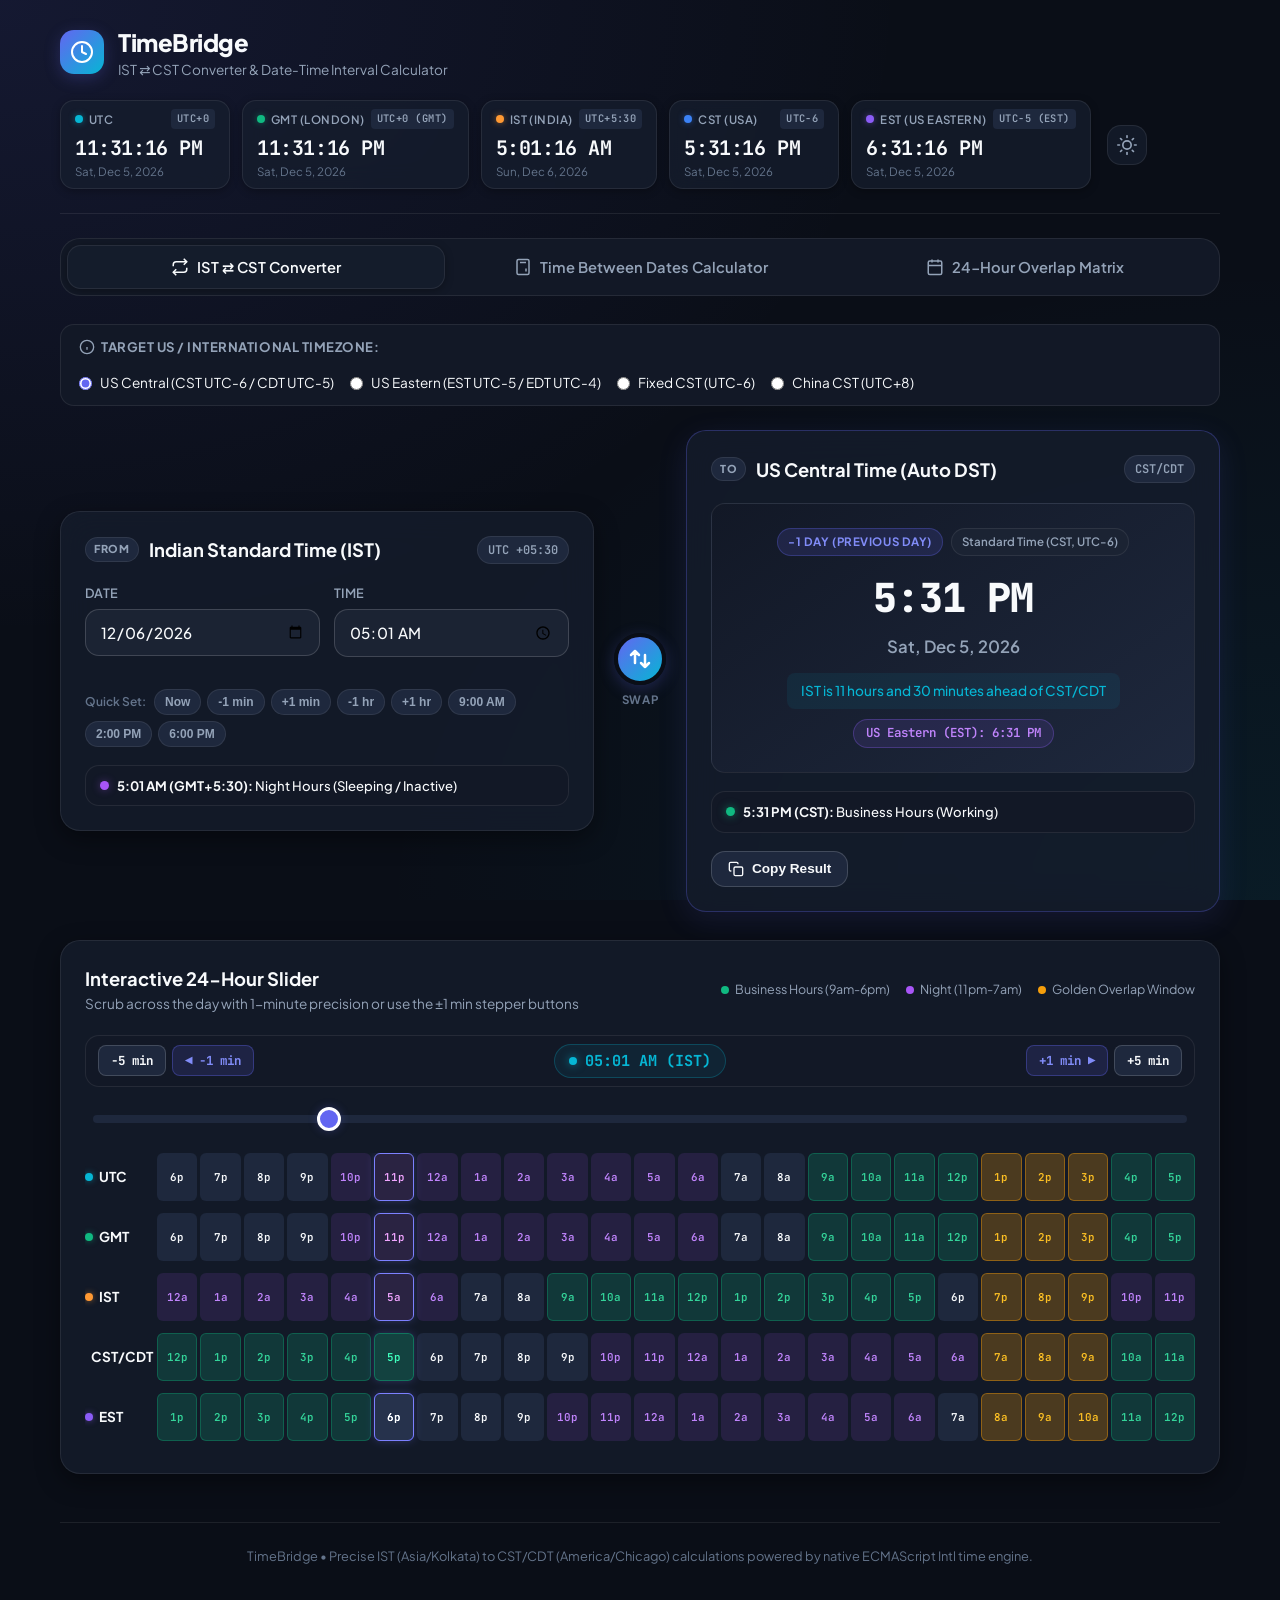
==== android/app/src/main/assets/index.html @ bac0d859 "Initial commit: TimeBridge timezone converter, interval calculator, PWA, and Android project" ====
<!DOCTYPE html>
<html lang="en">
<head>
  <meta charset="UTF-8">
  <meta name="viewport" content="width=device-width, initial-scale=1.0, maximum-scale=5.0">
  <title>TimeBridge — IST ⇄ CST Converter & Time Interval Calculator</title>
  <meta name="theme-color" content="#4f46e5">
  <meta name="mobile-web-app-capable" content="yes">
  <meta name="apple-mobile-web-app-capable" content="yes">
  <meta name="apple-mobile-web-app-status-bar-style" content="black-translucent">
  <meta name="apple-mobile-web-app-title" content="TimeBridge">
  <link rel="manifest" href="manifest.json">
  <link rel="icon" type="image/svg+xml" href="icons/icon.svg">
  <link rel="icon" type="image/png" sizes="192x192" href="icons/icon-192.png">
  <link rel="apple-touch-icon" href="icons/icon-192.png">
  <link rel="preconnect" href="https://fonts.googleapis.com">
  <link rel="preconnect" href="https://fonts.gstatic.com" crossorigin>
  <link href="https://fonts.googleapis.com/css2?family=Plus+Jakarta+Sans:wght@300;400;500;600;700;800&family=JetBrains+Mono:wght@400;500;600&display=swap" rel="stylesheet">
  <link rel="stylesheet" href="style.css">
</head>
<body class="theme-dark">
  <div class="app-container">
    <!-- Top Navigation / Header -->
    <header class="app-header">
      <div class="brand">
        <div class="brand-icon">
          <svg width="24" height="24" viewBox="0 0 24 24" fill="none" stroke="currentColor" stroke-width="2" stroke-linecap="round" stroke-linejoin="round">
            <circle cx="12" cy="12" r="10"></circle>
            <polyline points="12 6 12 12 16 14"></polyline>
          </svg>
        </div>
        <div>
          <h1 class="brand-title">TimeBridge</h1>
          <p class="brand-subtitle">IST ⇄ CST Converter & Date-Time Interval Calculator</p>
        </div>
      </div>

      <div class="header-actions">
        <!-- Live Clocks -->
        <div class="live-clocks">
          <!-- UTC Clock Tile -->
          <div class="clock-card" id="utcClockCard">
            <div class="clock-label">
              <span class="flag-dot utc"></span>
              <span class="tz-code">UTC</span>
              <span class="utc-badge">UTC+0</span>
            </div>
            <div class="clock-time" id="utcLiveTime">--:--:--</div>
            <div class="clock-date" id="utcLiveDate">Loading date...</div>
          </div>

          <!-- GMT Clock Tile -->
          <div class="clock-card" id="gmtClockCard">
            <div class="clock-label">
              <span class="flag-dot gmt"></span>
              <span class="tz-code">GMT (London)</span>
              <span class="utc-badge" id="gmtOffsetBadge">UTC+0</span>
            </div>
            <div class="clock-time" id="gmtLiveTime">--:--:--</div>
            <div class="clock-date" id="gmtLiveDate">Loading date...</div>
          </div>

          <!-- IST Clock Tile -->
          <div class="clock-card" id="istClockCard">
            <div class="clock-label">
              <span class="flag-dot in"></span>
              <span class="tz-code">IST (India)</span>
              <span class="utc-badge">UTC+5:30</span>
            </div>
            <div class="clock-time" id="istLiveTime">--:--:--</div>
            <div class="clock-date" id="istLiveDate">Loading date...</div>
          </div>

          <!-- CST Clock Tile -->
          <div class="clock-card" id="cstClockCard">
            <div class="clock-label">
              <span class="flag-dot us"></span>
              <span class="tz-code" id="cstLabelCode">CST (US Central)</span>
              <span class="utc-badge" id="cstOffsetBadge">UTC-6</span>
            </div>
            <div class="clock-time" id="cstLiveTime">--:--:--</div>
            <div class="clock-date" id="cstLiveDate">Loading date...</div>
          </div>

          <!-- EST Clock Tile -->
          <div class="clock-card" id="estClockCard">
            <div class="clock-label">
              <span class="flag-dot est"></span>
              <span class="tz-code" id="estLabelCode">EST (US Eastern)</span>
              <span class="utc-badge" id="estOffsetBadge">UTC-5</span>
            </div>
            <div class="clock-time" id="estLiveTime">--:--:--</div>
            <div class="clock-date" id="estLiveDate">Loading date...</div>
          </div>
        </div>

        <button id="themeToggleBtn" class="icon-btn" title="Toggle Theme" aria-label="Toggle Theme">
          <svg class="sun-icon" width="20" height="20" viewBox="0 0 24 24" fill="none" stroke="currentColor" stroke-width="2" stroke-linecap="round" stroke-linejoin="round"><circle cx="12" cy="12" r="5"></circle><line x1="12" y1="1" x2="12" y2="3"></line><line x1="12" y1="21" x2="12" y2="23"></line><line x1="4.22" y1="4.22" x2="5.64" y2="5.64"></line><line x1="18.36" y1="18.36" x2="19.78" y2="19.78"></line><line x1="1" y1="12" x2="3" y2="12"></line><line x1="21" y1="12" x2="23" y2="12"></line><line x1="4.22" y1="19.78" x2="5.64" y2="18.36"></line><line x1="18.36" y1="5.64" x2="19.78" y2="4.22"></line></svg>
          <svg class="moon-icon" width="20" height="20" viewBox="0 0 24 24" fill="none" stroke="currentColor" stroke-width="2" stroke-linecap="round" stroke-linejoin="round"><path d="M21 12.79A9 9 0 1 1 11.21 3 7 7 0 0 0 21 12.79z"></path></svg>
        </button>
      </div>
    </header>

    <!-- Mode Tabs -->
    <nav class="nav-tabs" role="tablist">
      <button class="tab-btn active" data-tab="converterTab" role="tab" aria-selected="true">
        <svg width="18" height="18" viewBox="0 0 24 24" fill="none" stroke="currentColor" stroke-width="2"><polyline points="17 1 21 5 17 9"></polyline><path d="M3 11V9a4 4 0 0 1 4-4h14"></path><polyline points="7 23 3 19 7 15"></polyline><path d="M21 13v2a4 4 0 0 1-4 4H3"></path></svg>
        <span>IST ⇄ CST Converter</span>
      </button>
      <button class="tab-btn" data-tab="calculatorTab" role="tab" aria-selected="false">
        <svg width="18" height="18" viewBox="0 0 24 24" fill="none" stroke="currentColor" stroke-width="2"><rect x="4" y="2" width="16" height="20" rx="2"></rect><line x1="8" y1="6" x2="16" y2="6"></line><line x1="16" y1="14" x2="16" y2="18"></line><path d="M16 10h.01"></path><path d="M12 10h.01"></path><path d="M8 10h.01"></path><path d="M12 14h.01"></path><path d="M8 14h.01"></path><path d="M12 18h.01"></path><path d="M8 18h.01"></path></svg>
        <span>Time Between Dates Calculator</span>
      </button>
      <button class="tab-btn" data-tab="matrixTab" role="tab" aria-selected="false">
        <svg width="18" height="18" viewBox="0 0 24 24" fill="none" stroke="currentColor" stroke-width="2"><rect x="3" y="4" width="18" height="18" rx="2" ry="2"></rect><line x1="16" y1="2" x2="16" y2="6"></line><line x1="8" y1="2" x2="8" y2="6"></line><line x1="3" y1="10" x2="21" y2="10"></line></svg>
        <span>24-Hour Overlap Matrix</span>
      </button>
    </nav>

    <!-- Main Content Area -->
    <main class="tab-content-container">

      <!-- ============================================== -->
      <!-- TAB 1: CONVERTER (IST <-> CST)                 -->
      <!-- ============================================== -->
      <section id="converterTab" class="tab-panel active" role="tabpanel">
        
        <!-- Target Timezone Variant Selector & Info Strip -->
        <div class="cst-config-strip">
          <div class="config-label">
            <svg width="16" height="16" viewBox="0 0 24 24" fill="none" stroke="currentColor" stroke-width="2"><circle cx="12" cy="12" r="10"></circle><line x1="12" y1="16" x2="12" y2="12"></line><line x1="12" y1="8" x2="12.01" y2="8"></line></svg>
            <span>Target US / International Timezone:</span>
          </div>
          <div class="config-options">
            <label class="radio-label">
              <input type="radio" name="cstVariant" value="US_AUTO" checked>
              <span>US Central (CST UTC-6 / CDT UTC-5)</span>
            </label>
            <label class="radio-label">
              <input type="radio" name="cstVariant" value="US_EST">
              <span>US Eastern (EST UTC-5 / EDT UTC-4)</span>
            </label>
            <label class="radio-label">
              <input type="radio" name="cstVariant" value="US_FIXED_CST">
              <span>Fixed CST (UTC-6)</span>
            </label>
            <label class="radio-label">
              <input type="radio" name="cstVariant" value="CHINA_CST">
              <span>China CST (UTC+8)</span>
            </label>
          </div>
        </div>

        <div class="converter-grid">
          <!-- Source Input Box -->
          <div class="card converter-card" id="sourceCard">
            <div class="card-header">
              <div class="card-title-group">
                <span class="direction-tag" id="sourceTag">FROM</span>
                <h3 class="card-title" id="sourceTitle">Indian Standard Time (IST)</h3>
              </div>
              <span class="badge" id="sourceOffsetBadge">UTC +05:30</span>
            </div>

            <div class="card-body">
              <div class="input-row">
                <div class="form-group flex-1">
                  <label for="convDate">Date</label>
                  <input type="date" id="convDate" class="form-input">
                </div>
                <div class="form-group flex-1">
                  <label for="convTime">Time</label>
                  <input type="time" id="convTime" class="form-input" step="60">
                </div>
              </div>

              <!-- Quick Time Preset Chips -->
              <div class="chip-group">
                <span class="chip-label">Quick Set:</span>
                <button type="button" class="chip-btn" id="btnSetNow">Now</button>
                <button type="button" class="chip-btn" id="btnSub1m" title="Decrement 1 minute">-1 min</button>
                <button type="button" class="chip-btn" id="btnAdd1m" title="Increment 1 minute">+1 min</button>
                <button type="button" class="chip-btn" id="btnSub1h">-1 hr</button>
                <button type="button" class="chip-btn" id="btnAdd1h">+1 hr</button>
                <button type="button" class="chip-btn" id="btnMorning9">9:00 AM</button>
                <button type="button" class="chip-btn" id="btnAfternoon2">2:00 PM</button>
                <button type="button" class="chip-btn" id="btnEvening6">6:00 PM</button>
              </div>

              <!-- Working Hours status for source -->
              <div class="work-status-banner" id="sourceWorkStatus">
                <span class="status-indicator"></span>
                <span class="status-text">Checking business hours...</span>
              </div>
            </div>
          </div>

          <!-- Swap Button in the center -->
          <div class="converter-swap-wrapper">
            <button id="swapDirectionBtn" class="swap-btn" title="Swap Conversion Direction (IST ⇄ CST)">
              <svg width="24" height="24" viewBox="0 0 24 24" fill="none" stroke="currentColor" stroke-width="2.5" stroke-linecap="round" stroke-linejoin="round">
                <path d="M7 16V4M7 4L3 8M7 4L11 8M17 8V20M17 20L21 16M17 20L13 16"/>
              </svg>
            </button>
            <span class="swap-caption">Swap</span>
          </div>

          <!-- Target Output Box -->
          <div class="card converter-card highlight-card" id="targetCard">
            <div class="card-header">
              <div class="card-title-group">
                <span class="direction-tag" id="targetTag">TO</span>
                <h3 class="card-title" id="targetTitle">Central Standard Time (CST)</h3>
              </div>
              <span class="badge" id="targetOffsetBadge">UTC -06:00</span>
            </div>

            <div class="card-body">
              <div class="converted-result-box">
                <div class="result-day-badge-wrap">
                  <span class="day-rel-badge" id="dayRelativeBadge">Same Day</span>
                  <span class="dst-pill" id="dstIndicatorPill">Standard Time (CST)</span>
                </div>

                <div class="big-time-display" id="targetTimeResult">10:23 AM</div>
                <div class="big-date-display" id="targetDateResult">Friday, Nov 13, 2026</div>

                <div class="offset-summary" id="offsetSummaryText">
                  IST is 11 hours and 30 minutes ahead of CST
                </div>

                <!-- Companion US Timezone Display -->
                <div class="secondary-tz-wrap" style="margin-top: 10px;">
                  <span class="secondary-tz-pill" id="secondaryTzPill">US Eastern (EST): 11:23 AM</span>
                </div>
              </div>

              <!-- Working Hours status for target -->
              <div class="work-status-banner" id="targetWorkStatus">
                <span class="status-indicator"></span>
                <span class="status-text">Checking business hours...</span>
              </div>

              <!-- Action buttons -->
              <div class="card-actions-row">
                <button id="copyConvertedBtn" class="action-btn">
                  <svg width="16" height="16" viewBox="0 0 24 24" fill="none" stroke="currentColor" stroke-width="2"><rect x="9" y="9" width="13" height="13" rx="2" ry="2"></rect><path d="M5 15H4a2 2 0 0 1-2-2V4a2 2 0 0 1 2-2h9a2 2 0 0 1 2 2v1"></path></svg>
                  <span>Copy Result</span>
                </button>
                <div class="copy-alert" id="copyAlert">Copied to clipboard!</div>
              </div>
            </div>
          </div>
        </div>

        <!-- 24-Hour Interactive Visual Scrubber Bar -->
        <div class="card timeline-scrubber-card">
          <div class="card-header">
            <div>
              <h3 class="card-title">Interactive 24-Hour Slider</h3>
              <p class="card-subtitle">Scrub across the day with 1-minute precision or use the ±1 min stepper buttons</p>
            </div>
            <div class="legend-group">
              <span class="legend-item"><span class="legend-dot work"></span> Business Hours (9am-6pm)</span>
              <span class="legend-item"><span class="legend-dot sleep"></span> Night (11pm-7am)</span>
              <span class="legend-item"><span class="legend-dot golden"></span> Golden Overlap Window</span>
            </div>
          </div>

          <div class="card-body">
            <!-- Fine-Tuning 1-Minute Stepper Bar -->
            <div class="slider-controls-bar">
              <div class="stepper-group">
                <button type="button" class="stepper-btn" id="btnScrubSub5m" title="Decrement 5 minutes">-5 min</button>
                <button type="button" class="stepper-btn primary" id="btnScrubSub1m" title="Decrement 1 minute">◀ -1 min</button>
              </div>
              <div class="scrub-current-badge">
                <span class="scrub-indicator-dot"></span>
                <span id="scrubberCurrentDisplay">12:00 PM</span>
              </div>
              <div class="stepper-group">
                <button type="button" class="stepper-btn primary" id="btnScrubAdd1m" title="Increment 1 minute">+1 min ▶</button>
                <button type="button" class="stepper-btn" id="btnScrubAdd5m" title="Increment 5 minutes">+5 min</button>
              </div>
            </div>

            <div class="slider-wrapper">
              <input type="range" id="hourScrubber" min="0" max="1439" step="1" value="720" class="time-range-slider" aria-label="1-minute 24-hour time scrubber">
              <div class="scrubber-labels" id="scrubberLabels"></div>
            </div>

            <div class="dual-timeline-track">
              <!-- UTC Track -->
              <div class="track-row">
                <div class="track-header">
                  <span class="flag-dot utc"></span>
                  <strong>UTC</strong>
                </div>
                <div class="timeline-cells" id="utcTimelineCells"></div>
              </div>
              <!-- GMT Track -->
              <div class="track-row">
                <div class="track-header">
                  <span class="flag-dot gmt"></span>
                  <strong>GMT</strong>
                </div>
                <div class="timeline-cells" id="gmtTimelineCells"></div>
              </div>
              <!-- IST Track -->
              <div class="track-row">
                <div class="track-header">
                  <span class="flag-dot in"></span>
                  <strong>IST</strong>
                </div>
                <div class="timeline-cells" id="istTimelineCells"></div>
              </div>
              <!-- CST Track -->
              <div class="track-row">
                <div class="track-header">
                  <span class="flag-dot us"></span>
                  <strong id="cstTrackCode">CST</strong>
                </div>
                <div class="timeline-cells" id="cstTimelineCells"></div>
              </div>
              <!-- EST Track -->
              <div class="track-row">
                <div class="track-header">
                  <span class="flag-dot est"></span>
                  <strong>EST</strong>
                </div>
                <div class="timeline-cells" id="estTimelineCells"></div>
              </div>
            </div>
          </div>
        </div>

      </section>

      <!-- ============================================== -->
      <!-- TAB 2: TIME INTERVAL CALCULATOR                -->
      <!-- ============================================== -->
      <section id="calculatorTab" class="tab-panel" role="tabpanel">
        
        <div class="interval-intro">
          <h2>Time & Date Difference Calculator</h2>
          <p>Compute the exact duration between any two dates and times, with custom timezones (IST, CST, UTC, etc.), business days, and total breakdown.</p>
        </div>

        <div class="interval-input-grid">
          <!-- Start Date & Time -->
          <div class="card interval-card">
            <div class="card-header">
              <div class="step-badge">1</div>
              <div>
                <h3 class="card-title">Start Date & Time</h3>
                <p class="card-subtitle">Select beginning timestamp</p>
              </div>
            </div>
            <div class="card-body">
              <div class="form-group">
                <label for="calcStartDate">Date</label>
                <input type="date" id="calcStartDate" class="form-input">
              </div>
              <div class="form-group">
                <label for="calcStartTime">Time</label>
                <input type="time" id="calcStartTime" class="form-input" step="1">
              </div>
              <div class="form-group">
                <label for="calcStartTz">Timezone</label>
                <select id="calcStartTz" class="form-select">
                  <option value="Asia/Kolkata" selected>IST (India, UTC+5:30)</option>
                  <option value="America/Chicago">CST/CDT (US Central)</option>
                  <option value="UTC">UTC (Universal Coordinated Time)</option>
                  <option value="LOCAL">My Local Browser Time</option>
                  <option value="Asia/Shanghai">China CST (UTC+8:00)</option>
                  <option value="America/New_York">EST/EDT (US Eastern)</option>
                  <option value="America/Los_Angeles">PST/PDT (US Pacific)</option>
                  <option value="Europe/London">GMT/BST (London)</option>
                </select>
              </div>
              <div class="chip-group mt-2">
                <button type="button" class="chip-btn" id="btnStartNow">Set to Now</button>
                <button type="button" class="chip-btn" id="btnStartToday9">Today 9:00 AM</button>
              </div>
            </div>
          </div>

          <!-- Swap / Direct button -->
          <div class="calc-middle-action">
            <button id="calcSwapBtn" class="swap-btn" title="Swap Start and End">
              <svg width="22" height="22" viewBox="0 0 24 24" fill="none" stroke="currentColor" stroke-width="2"><path d="M7 16V4M7 4L3 8M7 4L11 8M17 8V20M17 20L21 16M17 20L13 16"/></svg>
            </button>
            <div class="live-toggle-wrap">
              <label class="toggle-switch" title="Auto update duration live against current time">
                <input type="checkbox" id="liveTickToggle">
                <span class="toggle-slider"></span>
              </label>
              <span class="toggle-text">Live Tick</span>
            </div>
          </div>

          <!-- End Date & Time -->
          <div class="card interval-card">
            <div class="card-header">
              <div class="step-badge">2</div>
              <div>
                <h3 class="card-title">End Date & Time</h3>
                <p class="card-subtitle">Select ending timestamp</p>
              </div>
            </div>
            <div class="card-body">
              <div class="form-group">
                <label for="calcEndDate">Date</label>
                <input type="date" id="calcEndDate" class="form-input">
              </div>
              <div class="form-group">
                <label for="calcEndTime">Time</label>
                <input type="time" id="calcEndTime" class="form-input" step="1">
              </div>
              <div class="form-group">
                <label for="calcEndTz">Timezone</label>
                <select id="calcEndTz" class="form-select">
                  <option value="Asia/Kolkata">IST (India, UTC+5:30)</option>
                  <option value="America/Chicago" selected>CST/CDT (US Central)</option>
                  <option value="UTC">UTC (Universal Coordinated Time)</option>
                  <option value="LOCAL">My Local Browser Time</option>
                  <option value="Asia/Shanghai">China CST (UTC+8:00)</option>
                  <option value="America/New_York">EST/EDT (US Eastern)</option>
                  <option value="America/Los_Angeles">PST/PDT (US Pacific)</option>
                  <option value="Europe/London">GMT/BST (London)</option>
                </select>
              </div>
              <div class="chip-group mt-2">
                <button type="button" class="chip-btn" id="btnEndNow">Set to Now</button>
                <button type="button" class="chip-btn" id="btnEndPlus1d">+24 Hours</button>
                <button type="button" class="chip-btn" id="btnEndPlus1w">+1 Week</button>
                <button type="button" class="chip-btn" id="btnEndPlus1m">+1 Month</button>
              </div>
            </div>
          </div>
        </div>

        <!-- Interval Results -->
        <div class="card interval-results-card">
          <div class="card-header">
            <div>
              <h3 class="card-title">Calculated Duration</h3>
              <p class="card-subtitle" id="calcDirectionNote">Normalized in UTC epoch</p>
            </div>
            <span class="badge" id="calcSignBadge">Future Event</span>
          </div>

          <div class="card-body">
            <!-- Hero Duration Big Banner -->
            <div class="hero-duration-banner">
              <div class="duration-primary" id="primaryDurationText">
                <span class="unit-group"><strong id="valDays">0</strong><span class="unit">days</span></span>
                <span class="unit-group"><strong id="valHours">0</strong><span class="unit">hours</span></span>
                <span class="unit-group"><strong id="valMinutes">0</strong><span class="unit">mins</span></span>
                <span class="unit-group"><strong id="valSeconds">0</strong><span class="unit">secs</span></span>
              </div>
              <div class="human-readable-phrase" id="humanReadablePhrase">
                Exact duration calculated across timezones
              </div>

              <!-- Copy Duration Button -->
              <div class="duration-action-row">
                <button type="button" id="copyDurationBtn" class="action-btn duration-copy-btn">
                  <svg width="16" height="16" viewBox="0 0 24 24" fill="none" stroke="currentColor" stroke-width="2"><rect x="9" y="9" width="13" height="13" rx="2" ry="2"></rect><path d="M5 15H4a2 2 0 0 1-2-2V4a2 2 0 0 1 2-2h9a2 2 0 0 1 2 2v1"></path></svg>
                  <span>Copy Duration</span>
                </button>
                <span class="copy-alert" id="durationCopyAlert">Duration copied to clipboard!</span>
              </div>
            </div>

            <!-- Detailed Stat Cards Grid -->
            <div class="stat-cards-grid">
              <div class="stat-card">
                <div class="stat-icon-wrap blue">
                  <svg width="20" height="20" viewBox="0 0 24 24" fill="none" stroke="currentColor" stroke-width="2"><circle cx="12" cy="12" r="10"></circle><polyline points="12 6 12 12 16 14"></polyline></svg>
                </div>
                <div class="stat-data">
                  <div class="stat-value" id="statTotalHours">0 hrs</div>
                  <div class="stat-label">Total Hours</div>
                </div>
              </div>

              <div class="stat-card">
                <div class="stat-icon-wrap purple">
                  <svg width="20" height="20" viewBox="0 0 24 24" fill="none" stroke="currentColor" stroke-width="2"><path d="M14 2H6a2 2 0 0 0-2 2v16a2 2 0 0 0 2 2h12a2 2 0 0 0 2-2V8z"></path><polyline points="14 2 14 8 20 8"></polyline><line x1="16" y1="13" x2="8" y2="13"></line><line x1="16" y1="17" x2="8" y2="17"></line><polyline points="10 9 9 9 8 9"></polyline></svg>
                </div>
                <div class="stat-data">
                  <div class="stat-value" id="statTotalDays">0 days</div>
                  <div class="stat-label">Decimal Days</div>
                </div>
              </div>

              <div class="stat-card">
                <div class="stat-icon-wrap emerald">
                  <svg width="20" height="20" viewBox="0 0 24 24" fill="none" stroke="currentColor" stroke-width="2"><rect x="3" y="4" width="18" height="18" rx="2" ry="2"></rect><line x1="16" y1="2" x2="16" y2="6"></line><line x1="8" y1="2" x2="8" y2="6"></line><line x1="3" y1="10" x2="21" y2="10"></line></svg>
                </div>
                <div class="stat-data">
                  <div class="stat-value" id="statBusinessDays">0 days</div>
                  <div class="stat-label">Working Days (Mon-Fri)</div>
                </div>
              </div>

              <div class="stat-card">
                <div class="stat-icon-wrap orange">
                  <svg width="20" height="20" viewBox="0 0 24 24" fill="none" stroke="currentColor" stroke-width="2"><circle cx="12" cy="12" r="10"></circle><line x1="12" y1="8" x2="12" y2="12"></line><line x1="12" y1="16" x2="12.01" y2="16"></line></svg>
                </div>
                <div class="stat-data">
                  <div class="stat-value" id="statWorkHours">0 hrs</div>
                  <div class="stat-label">Est. Working Hours (8h/day)</div>
                </div>
              </div>

              <div class="stat-card">
                <div class="stat-icon-wrap cyan">
                  <svg width="20" height="20" viewBox="0 0 24 24" fill="none" stroke="currentColor" stroke-width="2"><polyline points="23 6 13.5 15.5 8.5 10.5 1 18"></polyline><polyline points="17 6 23 6 23 12"></polyline></svg>
                </div>
                <div class="stat-data">
                  <div class="stat-value" id="statTotalMinutes">0 mins</div>
                  <div class="stat-label">Total Minutes</div>
                </div>
              </div>

              <div class="stat-card">
                <div class="stat-icon-wrap rose">
                  <svg width="20" height="20" viewBox="0 0 24 24" fill="none" stroke="currentColor" stroke-width="2"><polygon points="13 2 3 14 12 14 11 22 21 10 12 10 13 2"></polygon></svg>
                </div>
                <div class="stat-data">
                  <div class="stat-value" id="statTotalSeconds">0 secs</div>
                  <div class="stat-label">Total Seconds</div>
                </div>
              </div>
            </div>

            <!-- Contextual Timezone Conversion Table for Start and End -->
            <div class="calc-tz-table-wrap">
              <h4>Start & End Timestamp in Key Timezones</h4>
              <div class="table-responsive">
                <table class="tz-table">
                  <thead>
                    <tr>
                      <th>Point</th>
                      <th>IST (India UTC+5:30)</th>
                      <th>CST/CDT (US Central)</th>
                      <th>EST/EDT (US Eastern)</th>
                      <th>UTC</th>
                    </tr>
                  </thead>
                  <tbody>
                    <tr>
                      <td><strong>Start Point</strong></td>
                      <td id="tblStartIST">-</td>
                      <td id="tblStartCST">-</td>
                      <td id="tblStartEST">-</td>
                      <td id="tblStartUTC">-</td>
                    </tr>
                    <tr>
                      <td><strong>End Point</strong></td>
                      <td id="tblEndIST">-</td>
                      <td id="tblEndCST">-</td>
                      <td id="tblEndEST">-</td>
                      <td id="tblEndUTC">-</td>
                    </tr>
                  </tbody>
                </table>
              </div>
            </div>

          </div>
        </div>

      </section>

      <!-- ============================================== -->
      <!-- TAB 3: 24-HOUR OVERLAP MATRIX                  -->
      <!-- ============================================== -->
      <section id="matrixTab" class="tab-panel" role="tabpanel">
        <div class="interval-intro">
          <h2>IST & CST 24-Hour Schedule & Meeting Planner</h2>
          <p>Find the optimal call window between India and US Central Time. Highlights show overlapping working hours and convenient call times.</p>
        </div>

        <div class="card matrix-table-card">
          <div class="card-header">
            <div>
              <h3 class="card-title">Hourly Side-by-Side Reference</h3>
              <p class="card-subtitle">Based on selected Central Time variant (<span id="matrixVariantNotice">US Central</span>)</p>
            </div>
            <div class="legend-group">
              <span class="legend-item"><span class="legend-dot work"></span> Both Working (9am-6pm)</span>
              <span class="legend-item"><span class="legend-dot golden"></span> Convenient Handover</span>
              <span class="legend-item"><span class="legend-dot sleep"></span> Sleeping Hours</span>
            </div>
          </div>
          <div class="card-body">
            <div class="table-responsive">
              <table class="matrix-table" id="matrixTable">
                <thead>
                  <tr>
                    <th>IST (India)</th>
                    <th>CST (Central Time)</th>
                    <th>EST (Eastern Time)</th>
                    <th>Day Offset</th>
                    <th>Meeting Suitability</th>
                    <th>Status</th>
                  </tr>
                </thead>
                <tbody id="matrixTableBody">
                  <!-- Generated dynamically in app.js -->
                </tbody>
              </table>
            </div>
          </div>
        </div>
      </section>

    </main>

    <!-- Footer -->
    <footer class="app-footer">
      <p>TimeBridge • Precise IST (Asia/Kolkata) to CST/CDT (America/Chicago) calculations powered by native ECMAScript Intl time engine.</p>
    </footer>
  </div>

  <script src="app.js"></script>
  <script>
    if ('serviceWorker' in navigator) {
      window.addEventListener('load', () => {
        navigator.serviceWorker.register('./sw.js').then((reg) => {
          console.log('TimeBridge ServiceWorker registered:', reg.scope);
        }).catch((err) => {
          console.log('ServiceWorker registration omitted:', err);
        });
      });
    }
  </script>
</body>
</html>
---- android/app/src/main/assets/style.css ----
/* ==========================================================================
   TimeBridge CSS Stylesheet
   Modern, responsive, dual-theme styling with rich visual hierarchy
   ========================================================================== */

:root {
  /* Color Palette - Dark Theme Default */
  --bg-primary: #0a0e17;
  --bg-secondary: #121826;
  --bg-card: rgba(22, 30, 46, 0.75);
  --bg-card-hover: rgba(28, 38, 58, 0.85);
  --bg-input: #1b2333;
  --bg-elevated: #1e283d;
  
  --border-subtle: rgba(255, 255, 255, 0.08);
  --border-medium: rgba(255, 255, 255, 0.16);
  --border-focus: #6366f1;

  --text-primary: #f8fafc;
  --text-secondary: #94a3b8;
  --text-muted: #64748b;

  --primary: #6366f1;
  --primary-glow: rgba(99, 102, 241, 0.25);
  --primary-hover: #4f46e5;
  --secondary: #06b6d4;

  --accent-emerald: #10b981;
  --accent-amber: #f59e0b;
  --accent-rose: #f43f5e;
  --accent-indigo: #818cf8;
  --accent-cyan: #38bdf8;
  --accent-purple: #a855f7;

  --shadow-sm: 0 2px 8px rgba(0, 0, 0, 0.3);
  --shadow-md: 0 8px 24px rgba(0, 0, 0, 0.4);
  --shadow-lg: 0 16px 36px rgba(0, 0, 0, 0.5);

  --radius-sm: 8px;
  --radius-md: 14px;
  --radius-lg: 20px;
  --radius-full: 9999px;

  --font-main: 'Plus Jakarta Sans', system-ui, -apple-system, sans-serif;
  --font-mono: 'JetBrains Mono', monospace;
}

body.theme-light {
  --bg-primary: #f8fafc;
  --bg-secondary: #f1f5f9;
  --bg-card: rgba(255, 255, 255, 0.9);
  --bg-card-hover: #ffffff;
  --bg-input: #f8fafc;
  --bg-elevated: #e2e8f0;

  --border-subtle: rgba(0, 0, 0, 0.08);
  --border-medium: rgba(0, 0, 0, 0.14);
  --border-focus: #4f46e5;

  --text-primary: #0f172a;
  --text-secondary: #475569;
  --text-muted: #94a3b8;

  --primary: #4f46e5;
  --primary-glow: rgba(79, 70, 229, 0.15);
  --primary-hover: #4338ca;

  --shadow-sm: 0 2px 8px rgba(15, 23, 42, 0.06);
  --shadow-md: 0 8px 20px rgba(15, 23, 42, 0.08);
  --shadow-lg: 0 16px 32px rgba(15, 23, 42, 0.12);
}

/* Base Reset */
*, *::before, *::after {
  box-sizing: border-box;
  margin: 0;
  padding: 0;
}

body {
  font-family: var(--font-main);
  background-color: var(--bg-primary);
  color: var(--text-primary);
  min-height: 100vh;
  line-height: 1.5;
  -webkit-font-smoothing: antialiased;
  background-image: 
    radial-gradient(at 0% 0%, rgba(99, 102, 241, 0.12) 0px, transparent 50%),
    radial-gradient(at 100% 100%, rgba(6, 182, 212, 0.08) 0px, transparent 50%);
  background-attachment: fixed;
  transition: background-color 0.3s ease, color 0.3s ease;
}

.app-container {
  max-width: 1200px;
  margin: 0 auto;
  padding: 24px 20px 48px;
}

/* ==========================================================================
   Header & Live Clocks
   ========================================================================== */
.app-header {
  display: flex;
  align-items: center;
  justify-content: space-between;
  flex-wrap: wrap;
  gap: 20px;
  padding-bottom: 24px;
  border-bottom: 1px solid var(--border-subtle);
  margin-bottom: 24px;
}

.brand {
  display: flex;
  align-items: center;
  gap: 14px;
}

.brand-icon {
  width: 44px;
  height: 44px;
  border-radius: var(--radius-md);
  background: linear-gradient(135deg, var(--primary), var(--secondary));
  color: #fff;
  display: flex;
  align-items: center;
  justify-content: center;
  box-shadow: 0 4px 16px var(--primary-glow);
}

.brand-title {
  font-size: 1.5rem;
  font-weight: 800;
  letter-spacing: -0.02em;
  background: linear-gradient(135deg, var(--text-primary) 40%, var(--primary));
  -webkit-background-clip: text;
  -webkit-text-fill-color: transparent;
}

.brand-subtitle {
  font-size: 0.85rem;
  color: var(--text-secondary);
}

.header-actions {
  display: flex;
  align-items: center;
  gap: 16px;
  flex-wrap: wrap;
}

.live-clocks {
  display: flex;
  gap: 12px;
  flex-wrap: wrap;
}

.clock-card {
  background: var(--bg-card);
  backdrop-filter: blur(12px);
  border: 1px solid var(--border-subtle);
  border-radius: var(--radius-md);
  padding: 8px 14px;
  min-width: 170px;
  box-shadow: var(--shadow-sm);
  transition: all 0.2s ease;
}

.clock-card:hover {
  border-color: var(--border-medium);
  transform: translateY(-1px);
}

.clock-label {
  display: flex;
  align-items: center;
  gap: 6px;
  font-size: 0.72rem;
  font-weight: 600;
  text-transform: uppercase;
  color: var(--text-secondary);
  letter-spacing: 0.04em;
  margin-bottom: 4px;
}

.clock-time {
  font-family: var(--font-mono);
  font-size: 1.25rem;
  font-weight: 700;
  color: var(--text-primary);
  letter-spacing: -0.02em;
}

.clock-date {
  font-size: 0.72rem;
  color: var(--text-muted);
}

.flag-dot {
  width: 8px;
  height: 8px;
  border-radius: 50%;
  display: inline-block;
}
.flag-dot.in { background-color: #ff9933; box-shadow: 0 0 6px rgba(255, 153, 51, 0.5); }
.flag-dot.us { background-color: #3b82f6; box-shadow: 0 0 6px rgba(59, 130, 246, 0.5); }
.flag-dot.utc { background-color: #06b6d4; box-shadow: 0 0 6px rgba(6, 182, 212, 0.5); }
.flag-dot.gmt { background-color: #10b981; box-shadow: 0 0 6px rgba(16, 185, 129, 0.5); }
.flag-dot.est { background-color: #8b5cf6; box-shadow: 0 0 6px rgba(139, 92, 246, 0.5); }

.utc-badge {
  font-family: var(--font-mono);
  font-size: 0.65rem;
  background: var(--bg-elevated);
  padding: 2px 6px;
  border-radius: 4px;
  color: var(--text-secondary);
  margin-left: auto;
}

.icon-btn {
  width: 40px;
  height: 40px;
  border-radius: var(--radius-md);
  background: var(--bg-card);
  border: 1px solid var(--border-subtle);
  color: var(--text-secondary);
  display: flex;
  align-items: center;
  justify-content: center;
  cursor: pointer;
  transition: all 0.2s;
}

.icon-btn:hover {
  color: var(--text-primary);
  border-color: var(--border-medium);
  background: var(--bg-card-hover);
}

.moon-icon { display: none; }
body.theme-light .sun-icon { display: none; }
body.theme-light .moon-icon { display: block; }

/* ==========================================================================
   Navigation Tabs
   ========================================================================== */
.nav-tabs {
  display: flex;
  gap: 8px;
  background: var(--bg-secondary);
  padding: 6px;
  border-radius: var(--radius-lg);
  border: 1px solid var(--border-subtle);
  margin-bottom: 28px;
  overflow-x: auto;
}

.tab-btn {
  flex: 1;
  display: flex;
  align-items: center;
  justify-content: center;
  gap: 8px;
  padding: 12px 18px;
  background: transparent;
  border: none;
  border-radius: var(--radius-md);
  color: var(--text-secondary);
  font-family: var(--font-main);
  font-size: 0.92rem;
  font-weight: 600;
  cursor: pointer;
  transition: all 0.25s cubic-bezier(0.16, 1, 0.3, 1);
  white-space: nowrap;
}

.tab-btn:hover {
  color: var(--text-primary);
  background: rgba(255, 255, 255, 0.04);
}

.tab-btn.active {
  background: var(--bg-card);
  color: var(--text-primary);
  box-shadow: var(--shadow-sm);
  border: 1px solid var(--border-subtle);
}

body.theme-light .tab-btn.active {
  background: #ffffff;
}

/* Tab Panels */
.tab-panel {
  display: none;
  animation: fadeIn 0.3s ease;
}

.tab-panel.active {
  display: block;
}

@keyframes fadeIn {
  from { opacity: 0; transform: translateY(6px); }
  to { opacity: 1; transform: translateY(0); }
}

/* ==========================================================================
   Cards & Layout Components
   ========================================================================== */
.card {
  background: var(--bg-card);
  backdrop-filter: blur(16px);
  border: 1px solid var(--border-subtle);
  border-radius: var(--radius-lg);
  padding: 24px;
  box-shadow: var(--shadow-md);
  position: relative;
}

.card-header {
  display: flex;
  align-items: center;
  justify-content: space-between;
  margin-bottom: 20px;
  gap: 12px;
}

.card-title-group {
  display: flex;
  align-items: center;
  gap: 10px;
}

.card-title {
  font-size: 1.15rem;
  font-weight: 700;
  color: var(--text-primary);
}

.card-subtitle {
  font-size: 0.85rem;
  color: var(--text-secondary);
  margin-top: 2px;
}

.direction-tag {
  font-size: 0.68rem;
  font-weight: 800;
  letter-spacing: 0.06em;
  padding: 3px 8px;
  border-radius: var(--radius-full);
  background: var(--bg-elevated);
  color: var(--text-secondary);
  border: 1px solid var(--border-subtle);
}

.badge {
  font-family: var(--font-mono);
  font-size: 0.75rem;
  font-weight: 600;
  padding: 4px 10px;
  border-radius: var(--radius-full);
  background: var(--bg-elevated);
  color: var(--text-secondary);
  border: 1px solid var(--border-subtle);
}

/* CST Variant Strip */
.cst-config-strip {
  background: var(--bg-secondary);
  border: 1px solid var(--border-subtle);
  border-radius: var(--radius-md);
  padding: 12px 18px;
  display: flex;
  align-items: center;
  flex-wrap: wrap;
  gap: 16px;
  margin-bottom: 24px;
}

.config-label {
  display: flex;
  align-items: center;
  gap: 6px;
  font-size: 0.82rem;
  font-weight: 700;
  color: var(--text-secondary);
  text-transform: uppercase;
  letter-spacing: 0.04em;
}

.config-options {
  display: flex;
  gap: 16px;
  flex-wrap: wrap;
}

.radio-label {
  display: flex;
  align-items: center;
  gap: 8px;
  font-size: 0.85rem;
  color: var(--text-primary);
  cursor: pointer;
}

.radio-label input[type="radio"] {
  accent-color: var(--primary);
  cursor: pointer;
}

/* Converter Grid */
.converter-grid {
  display: grid;
  grid-template-columns: 1fr auto 1fr;
  align-items: center;
  gap: 20px;
  margin-bottom: 28px;
}

@media (max-width: 900px) {
  .converter-grid {
    grid-template-columns: 1fr;
  }
  .converter-swap-wrapper {
    margin: 8px auto;
  }
}

.converter-swap-wrapper {
  display: flex;
  flex-direction: column;
  align-items: center;
  gap: 6px;
}

.swap-btn {
  width: 52px;
  height: 52px;
  border-radius: 50%;
  background: linear-gradient(135deg, var(--primary), var(--secondary));
  border: 4px solid var(--bg-primary);
  color: #fff;
  display: flex;
  align-items: center;
  justify-content: center;
  cursor: pointer;
  box-shadow: 0 4px 16px var(--primary-glow);
  transition: transform 0.25s cubic-bezier(0.34, 1.56, 0.64, 1), box-shadow 0.2s;
}

.swap-btn:hover {
  transform: rotate(180deg) scale(1.08);
  box-shadow: 0 6px 20px rgba(99, 102, 241, 0.4);
}

.swap-caption {
  font-size: 0.72rem;
  font-weight: 700;
  text-transform: uppercase;
  letter-spacing: 0.05em;
  color: var(--text-muted);
}

/* Forms & Inputs */
.input-row {
  display: flex;
  gap: 14px;
  margin-bottom: 16px;
}

.form-group {
  margin-bottom: 16px;
}

.form-group.flex-1 {
  flex: 1;
}

.form-group label {
  display: block;
  font-size: 0.8rem;
  font-weight: 600;
  color: var(--text-secondary);
  margin-bottom: 6px;
  text-transform: uppercase;
  letter-spacing: 0.03em;
}

.form-input, .form-select {
  width: 100%;
  padding: 12px 14px;
  background: var(--bg-input);
  border: 1px solid var(--border-medium);
  border-radius: var(--radius-md);
  color: var(--text-primary);
  font-family: var(--font-main);
  font-size: 0.95rem;
  font-weight: 500;
  outline: none;
  transition: border-color 0.2s, box-shadow 0.2s;
}

.form-input:focus, .form-select:focus {
  border-color: var(--border-focus);
  box-shadow: 0 0 0 3px var(--primary-glow);
}

/* Chips */
.chip-group {
  display: flex;
  align-items: center;
  gap: 6px;
  flex-wrap: wrap;
  margin-top: 10px;
}

.chip-label {
  font-size: 0.75rem;
  color: var(--text-muted);
  font-weight: 600;
  margin-right: 2px;
}

.chip-btn {
  background: var(--bg-elevated);
  border: 1px solid var(--border-subtle);
  border-radius: var(--radius-full);
  padding: 5px 10px;
  font-size: 0.75rem;
  font-weight: 600;
  color: var(--text-secondary);
  cursor: pointer;
  transition: all 0.15s;
}

.chip-btn:hover {
  background: var(--bg-card-hover);
  color: var(--text-primary);
  border-color: var(--border-medium);
}

/* Work Status Banner */
.work-status-banner {
  display: flex;
  align-items: center;
  gap: 8px;
  padding: 10px 14px;
  border-radius: var(--radius-md);
  background: var(--bg-secondary);
  border: 1px solid var(--border-subtle);
  margin-top: 18px;
  font-size: 0.82rem;
  font-weight: 500;
}

.status-indicator {
  width: 9px;
  height: 9px;
  border-radius: 50%;
  flex-shrink: 0;
}

.status-indicator.work {
  background: var(--accent-emerald);
  box-shadow: 0 0 8px rgba(16, 185, 129, 0.6);
}

.status-indicator.sleep {
  background: var(--accent-purple);
  box-shadow: 0 0 8px rgba(168, 85, 247, 0.4);
}

.status-indicator.early-late {
  background: var(--accent-amber);
  box-shadow: 0 0 8px rgba(245, 158, 11, 0.5);
}

/* Converted Result Box */
.highlight-card {
  border-color: rgba(99, 102, 241, 0.3);
  box-shadow: 0 8px 30px rgba(99, 102, 241, 0.12);
}

.converted-result-box {
  background: linear-gradient(145deg, var(--bg-secondary), var(--bg-elevated));
  border: 1px solid var(--border-subtle);
  border-radius: var(--radius-md);
  padding: 24px;
  text-align: center;
}

.result-day-badge-wrap {
  display: flex;
  justify-content: center;
  gap: 8px;
  margin-bottom: 12px;
}

.day-rel-badge {
  font-size: 0.72rem;
  font-weight: 700;
  text-transform: uppercase;
  letter-spacing: 0.05em;
  padding: 4px 10px;
  border-radius: var(--radius-full);
  background: rgba(99, 102, 241, 0.15);
  color: var(--accent-indigo);
  border: 1px solid rgba(99, 102, 241, 0.3);
}

.dst-pill {
  font-size: 0.72rem;
  font-weight: 600;
  padding: 4px 10px;
  border-radius: var(--radius-full);
  background: var(--bg-input);
  color: var(--text-secondary);
  border: 1px solid var(--border-subtle);
}

.big-time-display {
  font-family: var(--font-mono);
  font-size: 2.5rem;
  font-weight: 800;
  letter-spacing: -0.03em;
  color: var(--text-primary);
  margin-bottom: 6px;
}

.big-date-display {
  font-size: 1.05rem;
  font-weight: 600;
  color: var(--text-secondary);
  margin-bottom: 14px;
}

.offset-summary {
  font-size: 0.85rem;
  font-weight: 500;
  color: var(--secondary);
  background: rgba(6, 182, 212, 0.08);
  padding: 8px 14px;
  border-radius: var(--radius-sm);
  display: inline-block;
}

.secondary-tz-pill {
  font-family: var(--font-mono);
  font-size: 0.78rem;
  font-weight: 600;
  padding: 4px 12px;
  border-radius: var(--radius-full);
  background: rgba(139, 92, 246, 0.12);
  color: #c084fc;
  border: 1px solid rgba(139, 92, 246, 0.3);
  display: inline-block;
}

.card-actions-row {
  display: flex;
  align-items: center;
  justify-content: space-between;
  margin-top: 18px;
}

.action-btn {
  display: inline-flex;
  align-items: center;
  gap: 8px;
  padding: 9px 16px;
  border-radius: var(--radius-md);
  background: var(--bg-elevated);
  border: 1px solid var(--border-medium);
  color: var(--text-primary);
  font-size: 0.85rem;
  font-weight: 600;
  cursor: pointer;
  transition: all 0.2s;
}

.action-btn:hover {
  background: var(--bg-card-hover);
  border-color: var(--primary);
}

.copy-alert {
  font-size: 0.8rem;
  font-weight: 600;
  color: var(--accent-emerald);
  opacity: 0;
  transition: opacity 0.3s;
}

.copy-alert.show {
  opacity: 1;
}

/* ==========================================================================
   Timeline Scrubber Bar
   ========================================================================== */
.timeline-scrubber-card {
  margin-top: 24px;
}

.legend-group {
  display: flex;
  gap: 16px;
  flex-wrap: wrap;
}

.legend-item {
  display: flex;
  align-items: center;
  gap: 6px;
  font-size: 0.78rem;
  color: var(--text-secondary);
}

.legend-dot {
  width: 8px;
  height: 8px;
  border-radius: 50%;
}
.legend-dot.work { background: var(--accent-emerald); }
.legend-dot.sleep { background: var(--accent-purple); }
.legend-dot.golden { background: var(--accent-amber); }

/* Slider Controls Bar & 1-Minute Stepper */
.slider-controls-bar {
  display: flex;
  align-items: center;
  justify-content: space-between;
  flex-wrap: wrap;
  gap: 12px;
  margin-bottom: 18px;
  padding: 8px 12px;
  background: var(--bg-secondary);
  border: 1px solid var(--border-subtle);
  border-radius: var(--radius-md);
}

.stepper-group {
  display: flex;
  align-items: center;
  gap: 6px;
}

.stepper-btn {
  background: var(--bg-elevated);
  border: 1px solid var(--border-medium);
  color: var(--text-primary);
  border-radius: var(--radius-sm);
  padding: 6px 12px;
  font-family: var(--font-mono);
  font-size: 0.78rem;
  font-weight: 700;
  cursor: pointer;
  transition: all 0.15s ease;
  user-select: none;
}

.stepper-btn:hover {
  background: var(--bg-card-hover);
  border-color: var(--primary);
  color: var(--text-primary);
  transform: translateY(-1px);
}

.stepper-btn.primary {
  background: rgba(99, 102, 241, 0.15);
  color: var(--accent-indigo);
  border-color: rgba(99, 102, 241, 0.35);
}

.stepper-btn.primary:hover {
  background: var(--primary);
  color: #fff;
  border-color: var(--primary);
  box-shadow: 0 0 10px var(--primary-glow);
}

.scrub-current-badge {
  display: flex;
  align-items: center;
  gap: 8px;
  font-family: var(--font-mono);
  font-size: 0.95rem;
  font-weight: 700;
  color: var(--secondary);
  background: rgba(6, 182, 212, 0.08);
  border: 1px solid rgba(6, 182, 212, 0.25);
  padding: 5px 14px;
  border-radius: var(--radius-full);
}

.scrub-indicator-dot {
  width: 8px;
  height: 8px;
  border-radius: 50%;
  background: var(--secondary);
  box-shadow: 0 0 8px rgba(6, 182, 212, 0.6);
  animation: pulse 2s infinite;
}

@keyframes pulse {
  0%, 100% { opacity: 1; transform: scale(1); }
  50% { opacity: 0.5; transform: scale(0.85); }
}

.slider-wrapper {
  margin-bottom: 24px;
  padding: 0 8px;
}

.time-range-slider {
  width: 100%;
  height: 8px;
  border-radius: 4px;
  background: var(--bg-elevated);
  outline: none;
  -webkit-appearance: none;
  cursor: pointer;
}

.time-range-slider::-webkit-slider-thumb {
  -webkit-appearance: none;
  appearance: none;
  width: 24px;
  height: 24px;
  border-radius: 50%;
  background: var(--primary);
  box-shadow: 0 0 10px var(--primary-glow);
  cursor: pointer;
  border: 3px solid #fff;
  transition: transform 0.15s;
}

.time-range-slider::-webkit-slider-thumb:hover {
  transform: scale(1.15);
}

.dual-timeline-track {
  display: flex;
  flex-direction: column;
  gap: 12px;
  overflow-x: auto;
  padding-bottom: 8px;
}

.track-row {
  display: flex;
  align-items: center;
  gap: 12px;
}

.track-header {
  width: 60px;
  flex-shrink: 0;
  display: flex;
  align-items: center;
  gap: 6px;
  font-size: 0.85rem;
}

.timeline-cells {
  display: flex;
  gap: 3px;
  flex: 1;
}

.time-cell {
  flex: 1;
  min-width: 32px;
  height: 48px;
  border-radius: 6px;
  background: var(--bg-elevated);
  display: flex;
  flex-direction: column;
  align-items: center;
  justify-content: center;
  font-size: 0.68rem;
  font-family: var(--font-mono);
  font-weight: 600;
  cursor: pointer;
  transition: all 0.15s;
  border: 1px solid transparent;
  user-select: none;
}

.time-cell:hover {
  transform: translateY(-2px);
  filter: brightness(1.2);
}

.time-cell.active-col {
  border-color: var(--primary);
  box-shadow: 0 0 8px var(--primary-glow);
  filter: brightness(1.25);
}

.time-cell.cell-work {
  background: rgba(16, 185, 129, 0.2);
  color: #34d399;
  border-color: rgba(16, 185, 129, 0.3);
}

.time-cell.cell-golden {
  background: rgba(245, 158, 11, 0.25);
  color: #fbbf24;
  border-color: rgba(245, 158, 11, 0.4);
}

.time-cell.cell-sleep {
  background: rgba(168, 85, 247, 0.12);
  color: #c084fc;
}

/* ==========================================================================
   Tab 2: Interval Calculator
   ========================================================================== */
.interval-intro {
  margin-bottom: 24px;
}

.interval-intro h2 {
  font-size: 1.4rem;
  font-weight: 800;
  letter-spacing: -0.02em;
  margin-bottom: 6px;
}

.interval-intro p {
  color: var(--text-secondary);
  font-size: 0.92rem;
  max-width: 800px;
}

.interval-input-grid {
  display: grid;
  grid-template-columns: 1fr auto 1fr;
  align-items: center;
  gap: 20px;
  margin-bottom: 28px;
}

@media (max-width: 900px) {
  .interval-input-grid {
    grid-template-columns: 1fr;
  }
}

.interval-card {
  height: 100%;
}

.step-badge {
  width: 28px;
  height: 28px;
  border-radius: 50%;
  background: var(--primary);
  color: #fff;
  font-size: 0.85rem;
  font-weight: 700;
  display: flex;
  align-items: center;
  justify-content: center;
  box-shadow: 0 2px 8px var(--primary-glow);
}

.calc-middle-action {
  display: flex;
  flex-direction: column;
  align-items: center;
  gap: 12px;
}

.live-toggle-wrap {
  display: flex;
  flex-direction: column;
  align-items: center;
  gap: 4px;
}

.toggle-switch {
  position: relative;
  display: inline-block;
  width: 44px;
  height: 24px;
}

.toggle-switch input {
  opacity: 0;
  width: 0;
  height: 0;
}

.toggle-slider {
  position: absolute;
  cursor: pointer;
  top: 0; left: 0; right: 0; bottom: 0;
  background-color: var(--bg-elevated);
  transition: .3s;
  border-radius: 34px;
  border: 1px solid var(--border-medium);
}

.toggle-slider:before {
  position: absolute;
  content: "";
  height: 16px;
  width: 16px;
  left: 3px;
  bottom: 3px;
  background-color: #fff;
  transition: .3s;
  border-radius: 50%;
}

.toggle-switch input:checked + .toggle-slider {
  background-color: var(--primary);
}

.toggle-switch input:checked + .toggle-slider:before {
  transform: translateX(20px);
}

.toggle-text {
  font-size: 0.72rem;
  font-weight: 600;
  color: var(--text-secondary);
}

/* Duration Banner */
.hero-duration-banner {
  background: linear-gradient(135deg, rgba(99, 102, 241, 0.15), rgba(6, 182, 212, 0.15));
  border: 1px solid rgba(99, 102, 241, 0.3);
  border-radius: var(--radius-md);
  padding: 28px 20px;
  text-align: center;
  margin-bottom: 24px;
}

.duration-primary {
  display: flex;
  justify-content: center;
  align-items: baseline;
  gap: 16px;
  flex-wrap: wrap;
  margin-bottom: 10px;
}

.unit-group {
  display: inline-flex;
  align-items: baseline;
  gap: 4px;
}

.unit-group strong {
  font-family: var(--font-mono);
  font-size: 2.8rem;
  font-weight: 800;
  letter-spacing: -0.04em;
  color: var(--text-primary);
}

.unit-group .unit {
  font-size: 1rem;
  font-weight: 600;
  color: var(--secondary);
  text-transform: lowercase;
}

.human-readable-phrase {
  font-size: 1.05rem;
  font-weight: 500;
  color: var(--text-secondary);
}

.duration-action-row {
  display: flex;
  align-items: center;
  justify-content: center;
  gap: 12px;
  margin-top: 16px;
  flex-wrap: wrap;
}

.duration-copy-btn {
  background: var(--bg-card);
  border: 1px solid var(--primary);
  color: var(--primary);
  font-weight: 700;
  box-shadow: 0 2px 10px var(--primary-glow);
}

.duration-copy-btn:hover {
  background: var(--primary);
  color: #fff;
}

/* Stat Cards Grid */
.stat-cards-grid {
  display: grid;
  grid-template-columns: repeat(auto-fit, minmax(180px, 1fr));
  gap: 16px;
  margin-bottom: 28px;
}

.stat-card {
  background: var(--bg-secondary);
  border: 1px solid var(--border-subtle);
  border-radius: var(--radius-md);
  padding: 16px;
  display: flex;
  align-items: center;
  gap: 14px;
  transition: transform 0.2s;
}

.stat-card:hover {
  transform: translateY(-2px);
  border-color: var(--border-medium);
}

.stat-icon-wrap {
  width: 42px;
  height: 42px;
  border-radius: 12px;
  display: flex;
  align-items: center;
  justify-content: center;
  flex-shrink: 0;
}

.stat-icon-wrap.blue { background: rgba(59, 130, 246, 0.15); color: #60a5fa; }
.stat-icon-wrap.purple { background: rgba(168, 85, 247, 0.15); color: #c084fc; }
.stat-icon-wrap.emerald { background: rgba(16, 185, 129, 0.15); color: #34d399; }
.stat-icon-wrap.orange { background: rgba(245, 158, 11, 0.15); color: #fbbf24; }
.stat-icon-wrap.cyan { background: rgba(6, 182, 212, 0.15); color: #22d3ee; }
.stat-icon-wrap.rose { background: rgba(244, 63, 94, 0.15); color: #fb7185; }

.stat-value {
  font-family: var(--font-mono);
  font-size: 1.25rem;
  font-weight: 700;
  color: var(--text-primary);
  line-height: 1.2;
}

.stat-label {
  font-size: 0.75rem;
  color: var(--text-muted);
  font-weight: 500;
  margin-top: 2px;
}

/* Table in Tab 2 */
.calc-tz-table-wrap {
  margin-top: 20px;
}

.calc-tz-table-wrap h4 {
  font-size: 0.95rem;
  font-weight: 700;
  margin-bottom: 12px;
  color: var(--text-secondary);
  text-transform: uppercase;
  letter-spacing: 0.04em;
}

.table-responsive {
  overflow-x: auto;
}

.tz-table {
  width: 100%;
  border-collapse: collapse;
  font-size: 0.88rem;
}

.tz-table th, .tz-table td {
  padding: 12px 16px;
  text-align: left;
  border-bottom: 1px solid var(--border-subtle);
}

.tz-table th {
  background: var(--bg-secondary);
  color: var(--text-secondary);
  font-weight: 600;
}

.tz-table td {
  font-family: var(--font-mono);
}

/* ==========================================================================
   Tab 3: Matrix Table
   ========================================================================== */
.matrix-table {
  width: 100%;
  border-collapse: collapse;
  font-size: 0.9rem;
}

.matrix-table th, .matrix-table td {
  padding: 14px 18px;
  text-align: left;
  border-bottom: 1px solid var(--border-subtle);
}

.matrix-table th {
  background: var(--bg-secondary);
  color: var(--text-secondary);
  font-weight: 700;
  font-size: 0.82rem;
  text-transform: uppercase;
  letter-spacing: 0.04em;
}

.matrix-table tr:hover td {
  background: var(--bg-card-hover);
}

.matrix-table tr.row-overlap td {
  background: rgba(16, 185, 129, 0.06);
}

.matrix-table tr.row-golden td {
  background: rgba(245, 158, 11, 0.08);
}

.matrix-table td {
  font-family: var(--font-mono);
}

.suitability-pill {
  font-family: var(--font-main);
  font-size: 0.75rem;
  font-weight: 600;
  padding: 4px 10px;
  border-radius: var(--radius-full);
  display: inline-block;
}

.suitability-pill.golden {
  background: rgba(245, 158, 11, 0.2);
  color: #fbbf24;
  border: 1px solid rgba(245, 158, 11, 0.4);
}

.suitability-pill.good {
  background: rgba(16, 185, 129, 0.2);
  color: #34d399;
  border: 1px solid rgba(16, 185, 129, 0.4);
}

.suitability-pill.stretch {
  background: rgba(59, 130, 246, 0.15);
  color: #93c5fd;
  border: 1px solid rgba(59, 130, 246, 0.3);
}

.suitability-pill.sleep {
  background: rgba(168, 85, 247, 0.15);
  color: #d8b4fe;
}

/* ==========================================================================
   Footer
   ========================================================================== */
.app-footer {
  margin-top: 48px;
  text-align: center;
  font-size: 0.8rem;
  color: var(--text-muted);
  border-top: 1px solid var(--border-subtle);
  padding-top: 24px;
}

.mt-2 {
  margin-top: 8px;
}
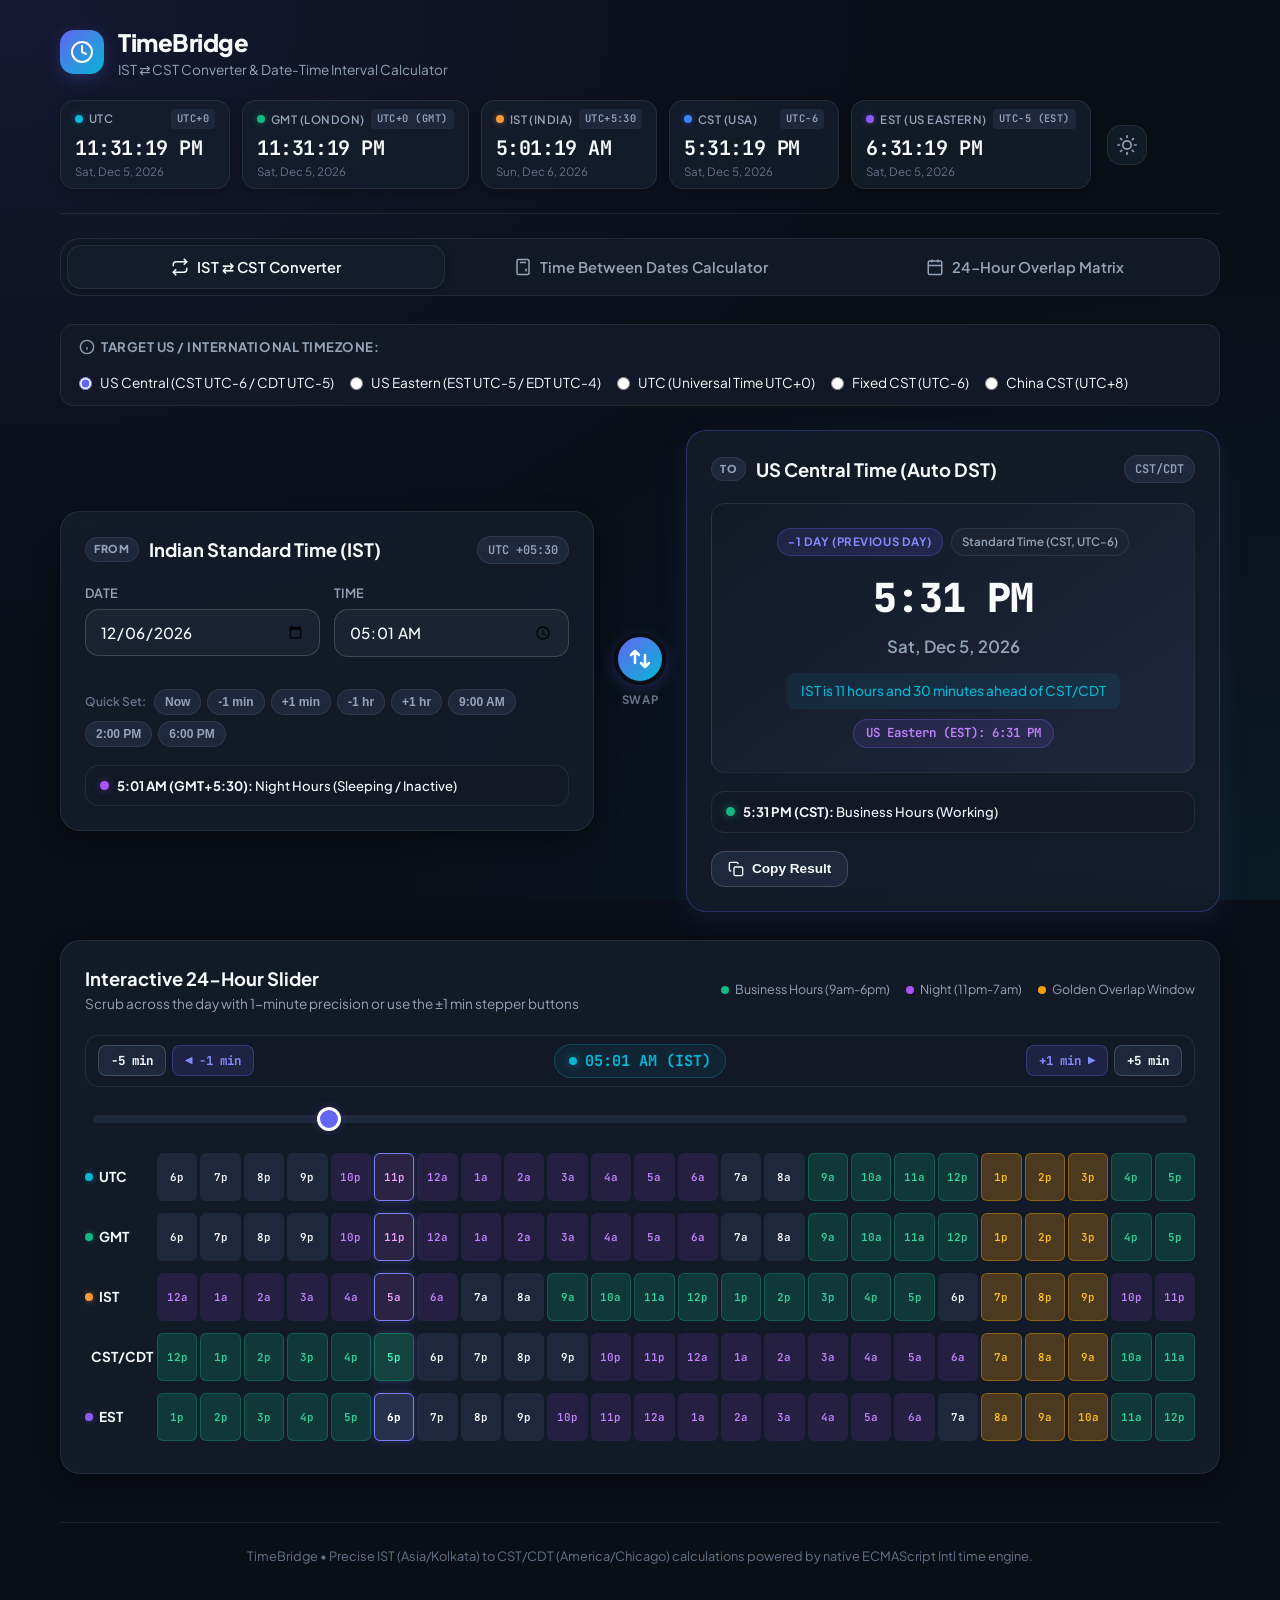
==== commit 5955eea4: "Add UTC target timezone option in converter and UTC column in 24-hour overlap matrix" ====
--- a/android/app/src/main/assets/index.html
+++ b/android/app/src/main/assets/index.html
@@ -139,6 +139,10 @@
             <label class="radio-label">
               <input type="radio" name="cstVariant" value="US_EST">
               <span>US Eastern (EST UTC-5 / EDT UTC-4)</span>
+            </label>
+            <label class="radio-label">
+              <input type="radio" name="cstVariant" value="UTC">
+              <span>UTC (Universal Time UTC+0)</span>
             </label>
             <label class="radio-label">
               <input type="radio" name="cstVariant" value="US_FIXED_CST">
@@ -604,6 +608,7 @@
                     <th>IST (India)</th>
                     <th>CST (Central Time)</th>
                     <th>EST (Eastern Time)</th>
+                    <th>UTC (Universal Time)</th>
                     <th>Day Offset</th>
                     <th>Meeting Suitability</th>
                     <th>Status</th>
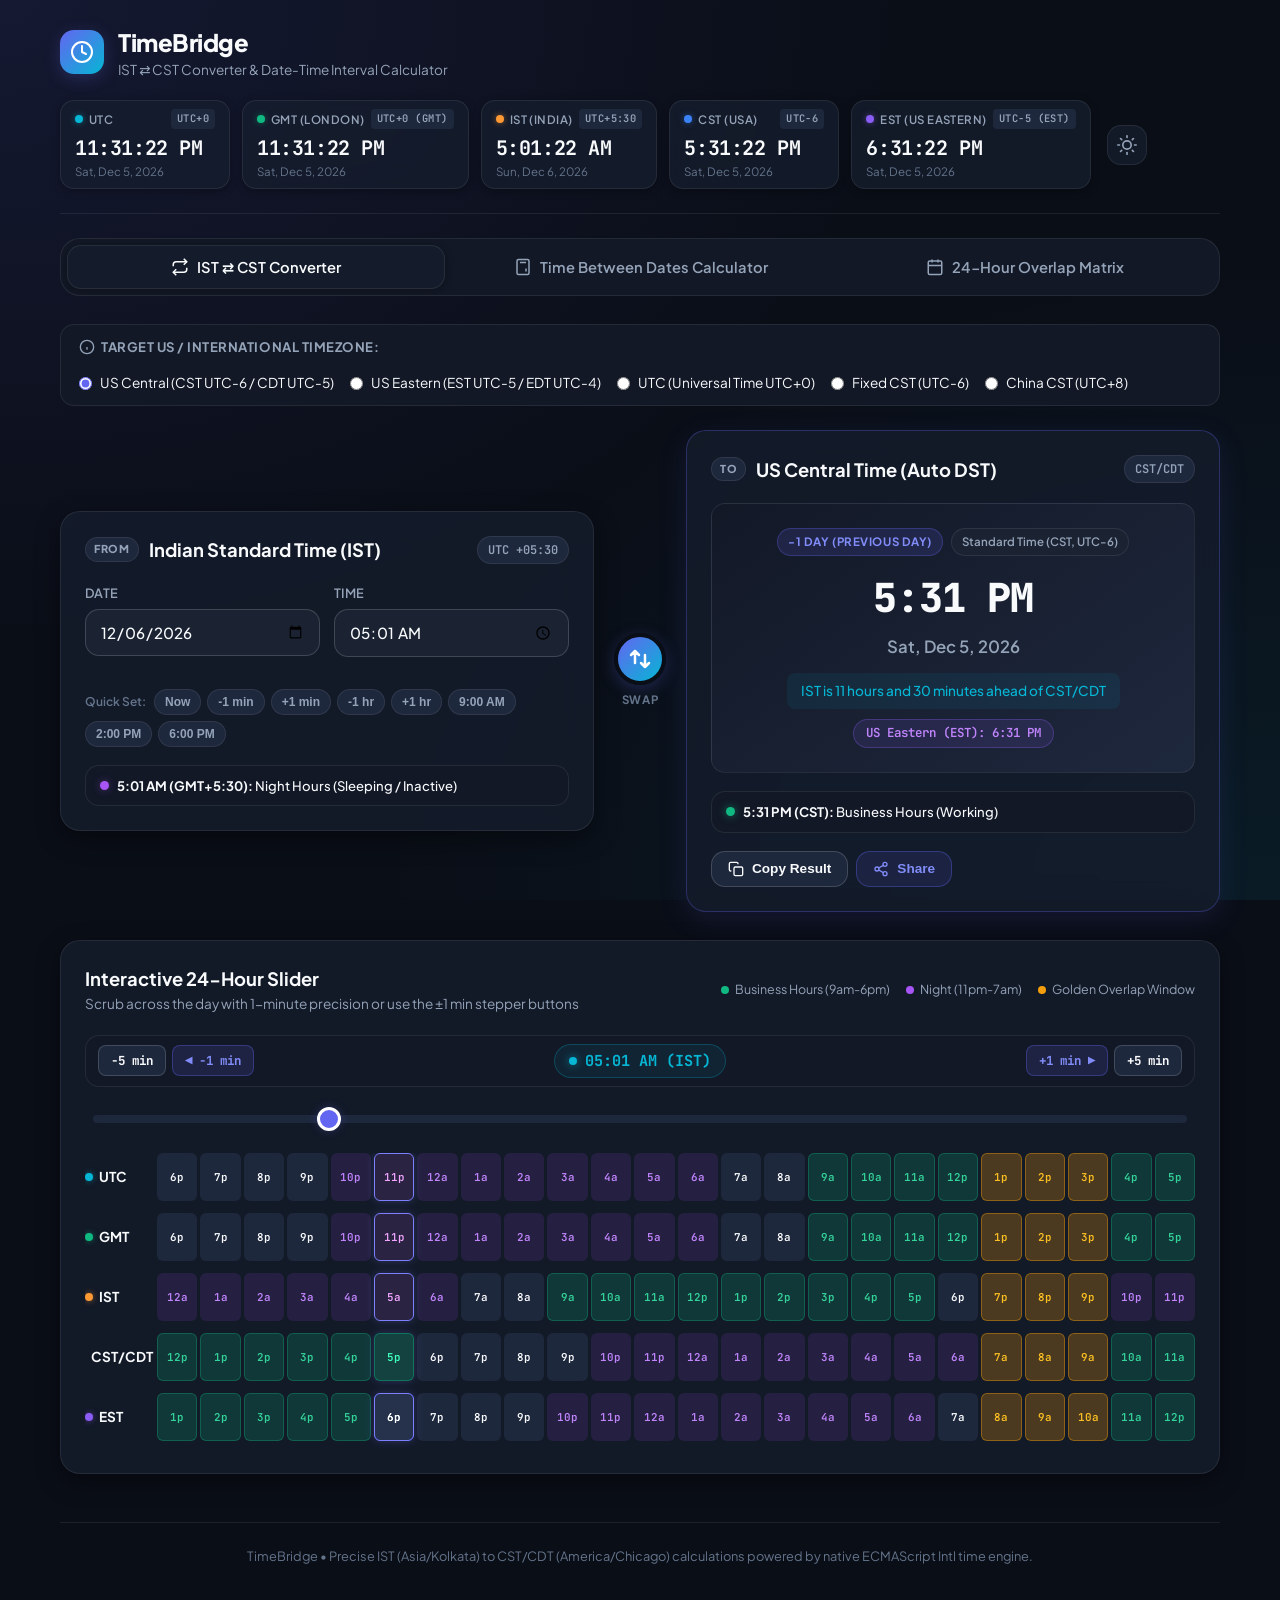
==== commit 6defa30c: "Optimize Android app experience with native bridge, haptics, share sheet, app shortcuts, and mobile " ====
--- a/android/app/src/main/assets/index.html
+++ b/android/app/src/main/assets/index.html
@@ -105,15 +105,18 @@
     <nav class="nav-tabs" role="tablist">
       <button class="tab-btn active" data-tab="converterTab" role="tab" aria-selected="true">
         <svg width="18" height="18" viewBox="0 0 24 24" fill="none" stroke="currentColor" stroke-width="2"><polyline points="17 1 21 5 17 9"></polyline><path d="M3 11V9a4 4 0 0 1 4-4h14"></path><polyline points="7 23 3 19 7 15"></polyline><path d="M21 13v2a4 4 0 0 1-4 4H3"></path></svg>
-        <span>IST ⇄ CST Converter</span>
+        <span class="tab-text-full">IST ⇄ CST Converter</span>
+        <span class="tab-text-short">Converter</span>
       </button>
       <button class="tab-btn" data-tab="calculatorTab" role="tab" aria-selected="false">
         <svg width="18" height="18" viewBox="0 0 24 24" fill="none" stroke="currentColor" stroke-width="2"><rect x="4" y="2" width="16" height="20" rx="2"></rect><line x1="8" y1="6" x2="16" y2="6"></line><line x1="16" y1="14" x2="16" y2="18"></line><path d="M16 10h.01"></path><path d="M12 10h.01"></path><path d="M8 10h.01"></path><path d="M12 14h.01"></path><path d="M8 14h.01"></path><path d="M12 18h.01"></path><path d="M8 18h.01"></path></svg>
-        <span>Time Between Dates Calculator</span>
+        <span class="tab-text-full">Time Between Dates Calculator</span>
+        <span class="tab-text-short">Difference</span>
       </button>
       <button class="tab-btn" data-tab="matrixTab" role="tab" aria-selected="false">
         <svg width="18" height="18" viewBox="0 0 24 24" fill="none" stroke="currentColor" stroke-width="2"><rect x="3" y="4" width="18" height="18" rx="2" ry="2"></rect><line x1="16" y1="2" x2="16" y2="6"></line><line x1="8" y1="2" x2="8" y2="6"></line><line x1="3" y1="10" x2="21" y2="10"></line></svg>
-        <span>24-Hour Overlap Matrix</span>
+        <span class="tab-text-full">24-Hour Overlap Matrix</span>
+        <span class="tab-text-short">Overlap Matrix</span>
       </button>
     </nav>
 
@@ -247,10 +250,16 @@
 
               <!-- Action buttons -->
               <div class="card-actions-row">
-                <button id="copyConvertedBtn" class="action-btn">
-                  <svg width="16" height="16" viewBox="0 0 24 24" fill="none" stroke="currentColor" stroke-width="2"><rect x="9" y="9" width="13" height="13" rx="2" ry="2"></rect><path d="M5 15H4a2 2 0 0 1-2-2V4a2 2 0 0 1 2-2h9a2 2 0 0 1 2 2v1"></path></svg>
-                  <span>Copy Result</span>
-                </button>
+                <div class="action-btn-group">
+                  <button id="copyConvertedBtn" class="action-btn" type="button">
+                    <svg width="16" height="16" viewBox="0 0 24 24" fill="none" stroke="currentColor" stroke-width="2"><rect x="9" y="9" width="13" height="13" rx="2" ry="2"></rect><path d="M5 15H4a2 2 0 0 1-2-2V4a2 2 0 0 1 2-2h9a2 2 0 0 1 2 2v1"></path></svg>
+                    <span>Copy Result</span>
+                  </button>
+                  <button id="shareConvertedBtn" class="action-btn share-btn" type="button" title="Share via WhatsApp, Slack, Teams, etc.">
+                    <svg width="16" height="16" viewBox="0 0 24 24" fill="none" stroke="currentColor" stroke-width="2" stroke-linecap="round" stroke-linejoin="round"><circle cx="18" cy="5" r="3"></circle><circle cx="6" cy="12" r="3"></circle><circle cx="18" cy="19" r="3"></circle><line x1="8.59" y1="13.51" x2="15.42" y2="17.49"></line><line x1="15.41" y1="6.51" x2="8.59" y2="10.49"></line></svg>
+                    <span>Share</span>
+                  </button>
+                </div>
                 <div class="copy-alert" id="copyAlert">Copied to clipboard!</div>
               </div>
             </div>
@@ -467,12 +476,18 @@
                 Exact duration calculated across timezones
               </div>
 
-              <!-- Copy Duration Button -->
+              <!-- Copy & Share Duration Button -->
               <div class="duration-action-row">
-                <button type="button" id="copyDurationBtn" class="action-btn duration-copy-btn">
-                  <svg width="16" height="16" viewBox="0 0 24 24" fill="none" stroke="currentColor" stroke-width="2"><rect x="9" y="9" width="13" height="13" rx="2" ry="2"></rect><path d="M5 15H4a2 2 0 0 1-2-2V4a2 2 0 0 1 2-2h9a2 2 0 0 1 2 2v1"></path></svg>
-                  <span>Copy Duration</span>
-                </button>
+                <div class="action-btn-group">
+                  <button type="button" id="copyDurationBtn" class="action-btn duration-copy-btn">
+                    <svg width="16" height="16" viewBox="0 0 24 24" fill="none" stroke="currentColor" stroke-width="2"><rect x="9" y="9" width="13" height="13" rx="2" ry="2"></rect><path d="M5 15H4a2 2 0 0 1-2-2V4a2 2 0 0 1 2-2h9a2 2 0 0 1 2 2v1"></path></svg>
+                    <span>Copy Duration</span>
+                  </button>
+                  <button type="button" id="shareDurationBtn" class="action-btn share-btn" title="Share Duration via WhatsApp, Slack, etc.">
+                    <svg width="16" height="16" viewBox="0 0 24 24" fill="none" stroke="currentColor" stroke-width="2" stroke-linecap="round" stroke-linejoin="round"><circle cx="18" cy="5" r="3"></circle><circle cx="6" cy="12" r="3"></circle><circle cx="18" cy="19" r="3"></circle><line x1="8.59" y1="13.51" x2="15.42" y2="17.49"></line><line x1="15.41" y1="6.51" x2="8.59" y2="10.49"></line></svg>
+                    <span>Share</span>
+                  </button>
+                </div>
                 <span class="copy-alert" id="durationCopyAlert">Duration copied to clipboard!</span>
               </div>
             </div>
@@ -601,6 +616,9 @@
             </div>
           </div>
           <div class="card-body">
+            <div class="mobile-swipe-hint">
+              <span>👈 Swipe horizontally to view CST, EST & UTC 👉</span>
+            </div>
             <div class="table-responsive">
               <table class="matrix-table" id="matrixTable">
                 <thead>
--- a/android/app/src/main/assets/style.css
+++ b/android/app/src/main/assets/style.css
@@ -4,6 +4,11 @@
    ========================================================================== */
 
 :root {
+  --safe-top: env(safe-area-inset-top, 0px);
+  --safe-bottom: env(safe-area-inset-bottom, 0px);
+  --safe-left: env(safe-area-inset-left, 0px);
+  --safe-right: env(safe-area-inset-right, 0px);
+
   /* Color Palette - Dark Theme Default */
   --bg-primary: #0a0e17;
   --bg-secondary: #121826;
@@ -75,6 +80,10 @@
   box-sizing: border-box;
   margin: 0;
   padding: 0;
+}
+
+html, body {
+  overscroll-behavior-y: none;
 }
 
 body {
@@ -89,12 +98,14 @@
     radial-gradient(at 100% 100%, rgba(6, 182, 212, 0.08) 0px, transparent 50%);
   background-attachment: fixed;
   transition: background-color 0.3s ease, color 0.3s ease;
+  touch-action: manipulation;
+  -webkit-tap-highlight-color: transparent;
 }
 
 .app-container {
   max-width: 1200px;
   margin: 0 auto;
-  padding: 24px 20px 48px;
+  padding: max(24px, var(--safe-top)) max(20px, var(--safe-right)) max(48px, var(--safe-bottom)) max(20px, var(--safe-left));
 }
 
 /* ==========================================================================
@@ -1285,3 +1296,254 @@
 .mt-2 {
   margin-top: 8px;
 }
+
+/* ==========================================================================
+   Mobile & Touch UX Optimizations (Android / Responsive)
+   ========================================================================== */
+
+/* Active tap feedback */
+button:active, 
+.action-btn:active, 
+.stepper-btn:active, 
+.tab-btn:active,
+.quick-btn:active {
+  transform: scale(0.96);
+}
+
+/* Action button grouping */
+.action-btn-group {
+  display: flex;
+  align-items: center;
+  gap: 8px;
+  flex-wrap: wrap;
+}
+
+.share-btn {
+  background: rgba(99, 102, 241, 0.12);
+  border-color: rgba(99, 102, 241, 0.35);
+  color: var(--accent-indigo);
+}
+
+.share-btn:hover {
+  background: var(--primary);
+  color: #ffffff;
+  border-color: var(--primary);
+  box-shadow: 0 0 12px var(--primary-glow);
+}
+
+/* Tab responsive label text */
+.tab-text-short {
+  display: none;
+}
+
+/* Mobile swipe hint */
+.mobile-swipe-hint {
+  display: none;
+  font-size: 0.72rem;
+  font-weight: 600;
+  color: var(--text-muted);
+  text-align: center;
+  margin-bottom: 8px;
+  padding: 4px 8px;
+  background: var(--bg-secondary);
+  border-radius: var(--radius-sm);
+  border: 1px dashed var(--border-subtle);
+}
+
+@media (max-width: 768px) {
+  .app-container {
+    padding: max(14px, var(--safe-top)) max(12px, var(--safe-right)) max(32px, var(--safe-bottom)) max(12px, var(--safe-left));
+  }
+
+  .app-header {
+    flex-direction: column;
+    align-items: stretch;
+    gap: 14px;
+    padding-bottom: 16px;
+    margin-bottom: 16px;
+  }
+
+  .header-actions {
+    width: 100%;
+    justify-content: space-between;
+  }
+
+  /* Horizontal World Clock Ticker with snap */
+  .live-clocks {
+    width: 100%;
+    overflow-x: auto;
+    flex-wrap: nowrap;
+    padding-bottom: 8px;
+    -webkit-overflow-scrolling: touch;
+    scroll-snap-type: x mandatory;
+    scrollbar-width: none;
+  }
+
+  .live-clocks::-webkit-scrollbar {
+    display: none;
+  }
+
+  .clock-card {
+    min-width: 145px;
+    flex-shrink: 0;
+    scroll-snap-align: start;
+    padding: 8px 12px;
+  }
+
+  .clock-time {
+    font-size: 1.15rem;
+  }
+
+  /* Navigation Tabs */
+  .nav-tabs {
+    gap: 4px;
+    padding: 4px;
+    border-radius: var(--radius-md);
+    margin-bottom: 18px;
+    overflow-x: auto;
+    -webkit-overflow-scrolling: touch;
+    scrollbar-width: none;
+  }
+
+  .nav-tabs::-webkit-scrollbar {
+    display: none;
+  }
+
+  .tab-btn {
+    padding: 10px 12px;
+    font-size: 0.82rem;
+    gap: 6px;
+    min-height: 42px;
+  }
+
+  .tab-btn svg {
+    width: 16px;
+    height: 16px;
+    flex-shrink: 0;
+  }
+
+  .tab-text-full {
+    display: none;
+  }
+
+  .tab-text-short {
+    display: inline;
+  }
+
+  /* Big Display Time */
+  .big-time-display {
+    font-size: clamp(2rem, 8vw, 2.5rem);
+  }
+
+  /* 24-Hour Slider Stepper Controls */
+  .slider-controls-bar {
+    flex-direction: column;
+    align-items: stretch;
+    gap: 10px;
+    padding: 10px;
+  }
+
+  .stepper-group {
+    display: flex;
+    justify-content: space-between;
+    width: 100%;
+    gap: 8px;
+  }
+
+  .stepper-btn {
+    flex: 1;
+    text-align: center;
+    padding: 10px 8px;
+    font-size: 0.82rem;
+    min-height: 40px;
+  }
+
+  .scrub-current-badge {
+    width: 100%;
+    justify-content: center;
+    font-size: 1.05rem;
+    padding: 8px 16px;
+  }
+
+  .time-range-slider {
+    height: 12px;
+  }
+
+  .time-range-slider::-webkit-slider-thumb {
+    width: 28px;
+    height: 28px;
+  }
+
+  /* Sticky first column in Overlap Matrix for mobile readability */
+  .matrix-table th:first-child,
+  .matrix-table td:first-child {
+    position: sticky;
+    left: 0;
+    background: var(--bg-card);
+    z-index: 2;
+    box-shadow: 2px 0 6px rgba(0, 0, 0, 0.25);
+  }
+
+  body.theme-light .matrix-table th:first-child,
+  body.theme-light .matrix-table td:first-child {
+    background: #ffffff;
+    box-shadow: 2px 0 6px rgba(0, 0, 0, 0.08);
+  }
+
+  .mobile-swipe-hint {
+    display: block;
+  }
+
+  /* Quick presets buttons touch target */
+  .quick-btn {
+    padding: 8px 12px;
+    font-size: 0.78rem;
+    min-height: 38px;
+  }
+
+  /* Stat cards grid */
+  .stat-cards-grid {
+    grid-template-columns: repeat(2, 1fr);
+    gap: 10px;
+  }
+
+  .stat-card {
+    padding: 10px;
+  }
+
+  .stat-value {
+    font-size: 1.15rem;
+  }
+}
+
+@media (max-width: 480px) {
+  .brand-title {
+    font-size: 1.3rem;
+  }
+
+  .stat-cards-grid {
+    grid-template-columns: 1fr;
+  }
+
+  .hero-numbers-wrap {
+    gap: 8px;
+  }
+
+  .hero-num-block .num {
+    font-size: 2.2rem;
+  }
+
+  .cst-config-strip {
+    flex-direction: column;
+    align-items: flex-start;
+    gap: 10px;
+  }
+
+  .config-options {
+    width: 100%;
+  }
+
+  .radio-label {
+    min-height: 36px;
+  }
+}
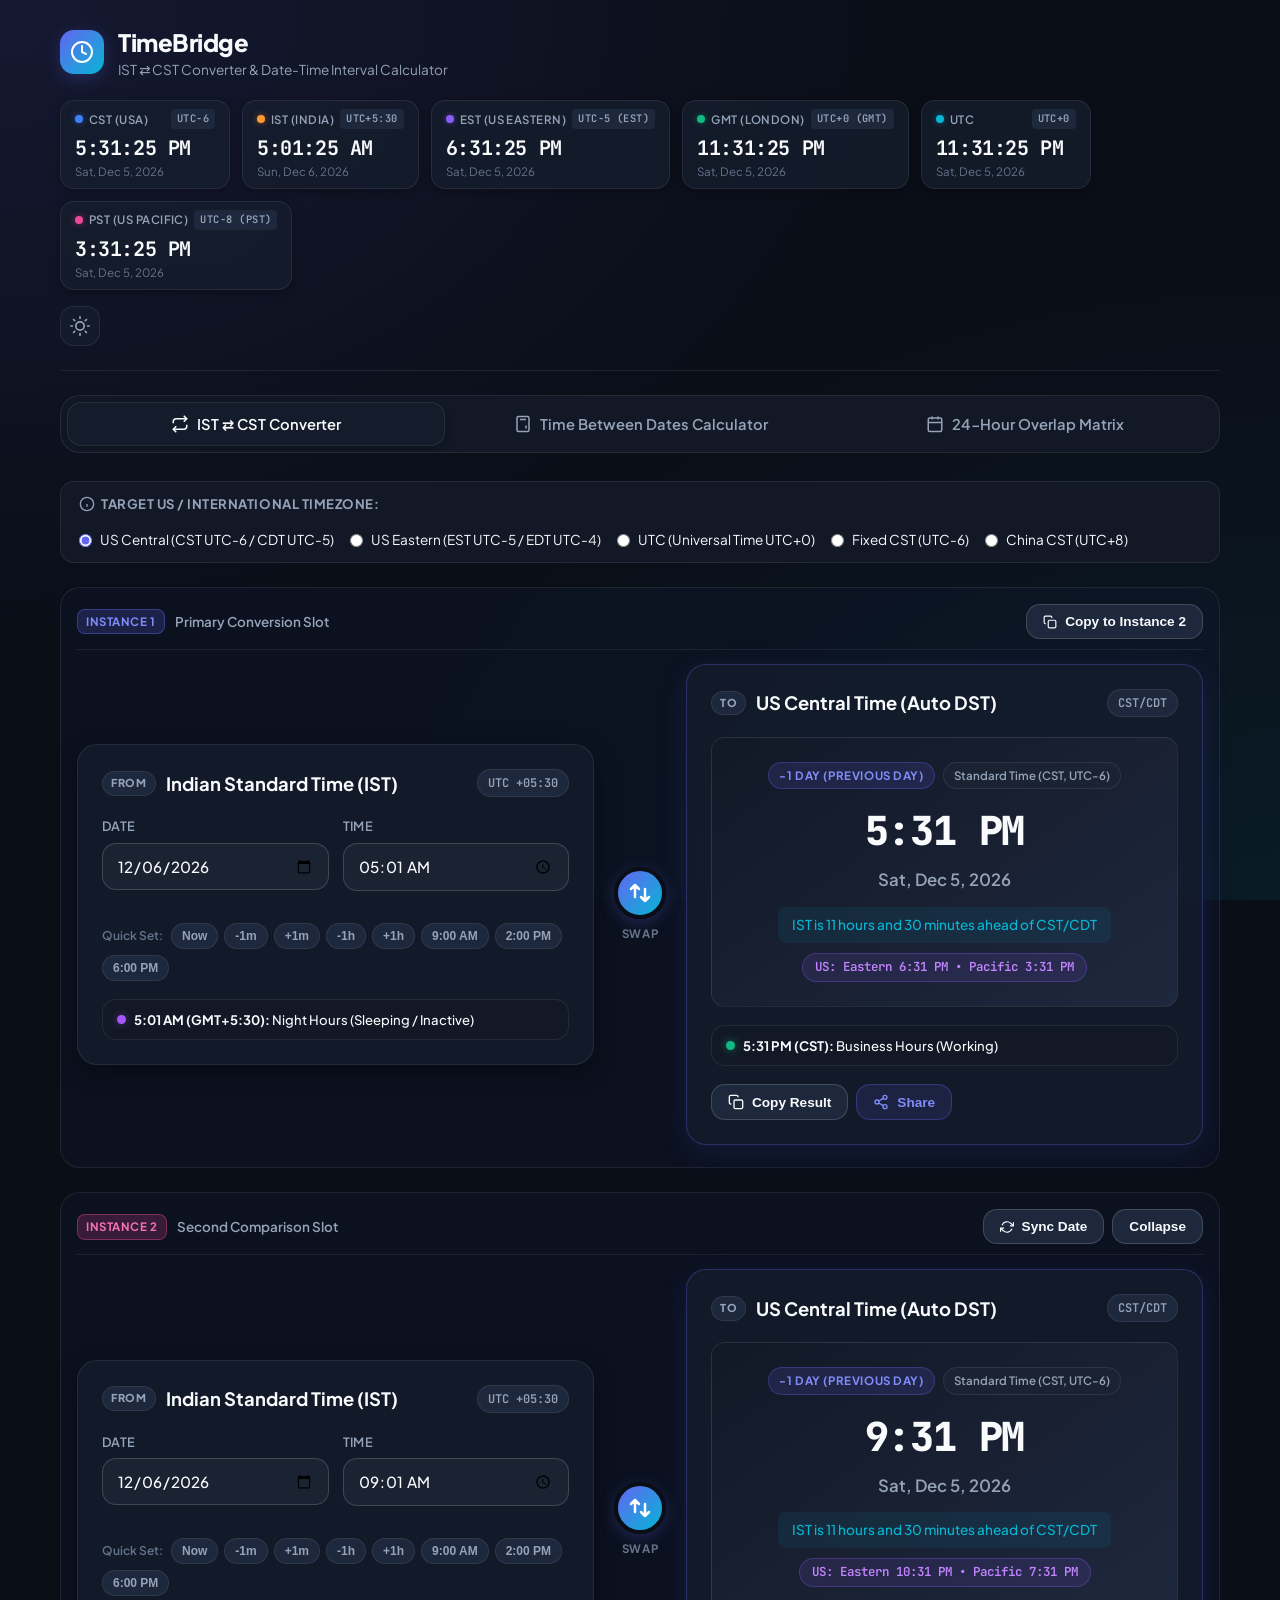
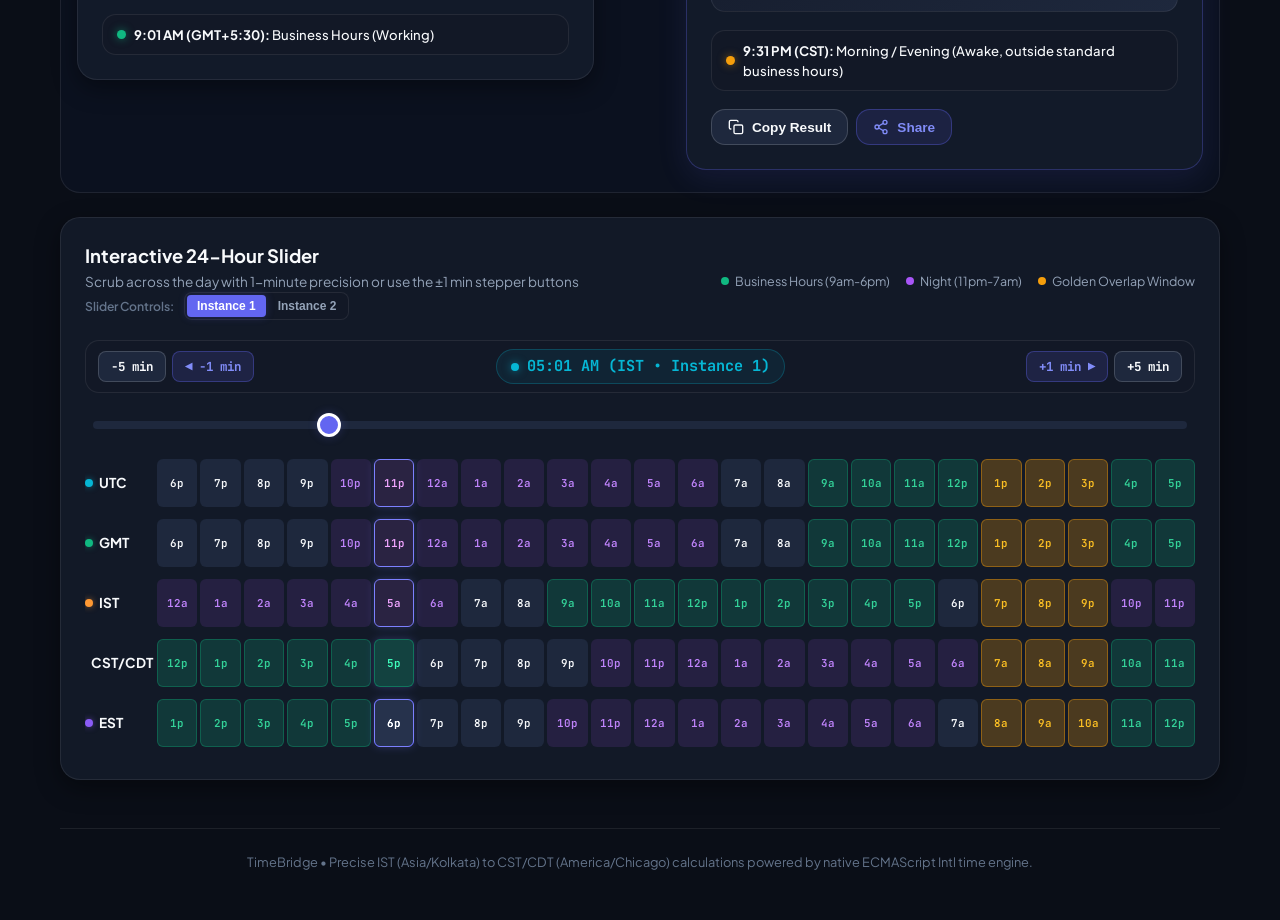
==== commit a532ba8e: "Reorder top timezones (CST, IST, EST, GMT, UTC, PST), add second converter instance, and ensure andr" ====
--- a/android/app/src/main/assets/index.html
+++ b/android/app/src/main/assets/index.html
@@ -38,7 +38,51 @@
       <div class="header-actions">
         <!-- Live Clocks -->
         <div class="live-clocks">
-          <!-- UTC Clock Tile -->
+          <!-- 1. CST Clock Tile -->
+          <div class="clock-card" id="cstClockCard">
+            <div class="clock-label">
+              <span class="flag-dot us"></span>
+              <span class="tz-code" id="cstLabelCode">CST (US Central)</span>
+              <span class="utc-badge" id="cstOffsetBadge">UTC-6</span>
+            </div>
+            <div class="clock-time" id="cstLiveTime">--:--:--</div>
+            <div class="clock-date" id="cstLiveDate">Loading date...</div>
+          </div>
+
+          <!-- 2. IST Clock Tile -->
+          <div class="clock-card" id="istClockCard">
+            <div class="clock-label">
+              <span class="flag-dot in"></span>
+              <span class="tz-code">IST (India)</span>
+              <span class="utc-badge">UTC+5:30</span>
+            </div>
+            <div class="clock-time" id="istLiveTime">--:--:--</div>
+            <div class="clock-date" id="istLiveDate">Loading date...</div>
+          </div>
+
+          <!-- 3. EST Clock Tile -->
+          <div class="clock-card" id="estClockCard">
+            <div class="clock-label">
+              <span class="flag-dot est"></span>
+              <span class="tz-code" id="estLabelCode">EST (US Eastern)</span>
+              <span class="utc-badge" id="estOffsetBadge">UTC-5</span>
+            </div>
+            <div class="clock-time" id="estLiveTime">--:--:--</div>
+            <div class="clock-date" id="estLiveDate">Loading date...</div>
+          </div>
+
+          <!-- 4. GMT Clock Tile -->
+          <div class="clock-card" id="gmtClockCard">
+            <div class="clock-label">
+              <span class="flag-dot gmt"></span>
+              <span class="tz-code">GMT (London)</span>
+              <span class="utc-badge" id="gmtOffsetBadge">UTC+0</span>
+            </div>
+            <div class="clock-time" id="gmtLiveTime">--:--:--</div>
+            <div class="clock-date" id="gmtLiveDate">Loading date...</div>
+          </div>
+
+          <!-- 5. UTC Clock Tile -->
           <div class="clock-card" id="utcClockCard">
             <div class="clock-label">
               <span class="flag-dot utc"></span>
@@ -49,48 +93,15 @@
             <div class="clock-date" id="utcLiveDate">Loading date...</div>
           </div>
 
-          <!-- GMT Clock Tile -->
-          <div class="clock-card" id="gmtClockCard">
+          <!-- 6. PST Clock Tile -->
+          <div class="clock-card" id="pstClockCard">
             <div class="clock-label">
-              <span class="flag-dot gmt"></span>
-              <span class="tz-code">GMT (London)</span>
-              <span class="utc-badge" id="gmtOffsetBadge">UTC+0</span>
-            </div>
-            <div class="clock-time" id="gmtLiveTime">--:--:--</div>
-            <div class="clock-date" id="gmtLiveDate">Loading date...</div>
-          </div>
-
-          <!-- IST Clock Tile -->
-          <div class="clock-card" id="istClockCard">
-            <div class="clock-label">
-              <span class="flag-dot in"></span>
-              <span class="tz-code">IST (India)</span>
-              <span class="utc-badge">UTC+5:30</span>
-            </div>
-            <div class="clock-time" id="istLiveTime">--:--:--</div>
-            <div class="clock-date" id="istLiveDate">Loading date...</div>
-          </div>
-
-          <!-- CST Clock Tile -->
-          <div class="clock-card" id="cstClockCard">
-            <div class="clock-label">
-              <span class="flag-dot us"></span>
-              <span class="tz-code" id="cstLabelCode">CST (US Central)</span>
-              <span class="utc-badge" id="cstOffsetBadge">UTC-6</span>
-            </div>
-            <div class="clock-time" id="cstLiveTime">--:--:--</div>
-            <div class="clock-date" id="cstLiveDate">Loading date...</div>
-          </div>
-
-          <!-- EST Clock Tile -->
-          <div class="clock-card" id="estClockCard">
-            <div class="clock-label">
-              <span class="flag-dot est"></span>
-              <span class="tz-code" id="estLabelCode">EST (US Eastern)</span>
-              <span class="utc-badge" id="estOffsetBadge">UTC-5</span>
-            </div>
-            <div class="clock-time" id="estLiveTime">--:--:--</div>
-            <div class="clock-date" id="estLiveDate">Loading date...</div>
+              <span class="flag-dot pst"></span>
+              <span class="tz-code" id="pstLabelCode">PST (US Pacific)</span>
+              <span class="utc-badge" id="pstOffsetBadge">UTC-8</span>
+            </div>
+            <div class="clock-time" id="pstLiveTime">--:--:--</div>
+            <div class="clock-date" id="pstLiveDate">Loading date...</div>
           </div>
         </div>
 
@@ -158,109 +169,255 @@
           </div>
         </div>
 
-        <div class="converter-grid">
-          <!-- Source Input Box -->
-          <div class="card converter-card" id="sourceCard">
-            <div class="card-header">
-              <div class="card-title-group">
-                <span class="direction-tag" id="sourceTag">FROM</span>
-                <h3 class="card-title" id="sourceTitle">Indian Standard Time (IST)</h3>
-              </div>
-              <span class="badge" id="sourceOffsetBadge">UTC +05:30</span>
-            </div>
-
-            <div class="card-body">
-              <div class="input-row">
-                <div class="form-group flex-1">
-                  <label for="convDate">Date</label>
-                  <input type="date" id="convDate" class="form-input">
-                </div>
-                <div class="form-group flex-1">
-                  <label for="convTime">Time</label>
-                  <input type="time" id="convTime" class="form-input" step="60">
-                </div>
-              </div>
-
-              <!-- Quick Time Preset Chips -->
-              <div class="chip-group">
-                <span class="chip-label">Quick Set:</span>
-                <button type="button" class="chip-btn" id="btnSetNow">Now</button>
-                <button type="button" class="chip-btn" id="btnSub1m" title="Decrement 1 minute">-1 min</button>
-                <button type="button" class="chip-btn" id="btnAdd1m" title="Increment 1 minute">+1 min</button>
-                <button type="button" class="chip-btn" id="btnSub1h">-1 hr</button>
-                <button type="button" class="chip-btn" id="btnAdd1h">+1 hr</button>
-                <button type="button" class="chip-btn" id="btnMorning9">9:00 AM</button>
-                <button type="button" class="chip-btn" id="btnAfternoon2">2:00 PM</button>
-                <button type="button" class="chip-btn" id="btnEvening6">6:00 PM</button>
-              </div>
-
-              <!-- Working Hours status for source -->
-              <div class="work-status-banner" id="sourceWorkStatus">
-                <span class="status-indicator"></span>
-                <span class="status-text">Checking business hours...</span>
-              </div>
-            </div>
-          </div>
-
-          <!-- Swap Button in the center -->
-          <div class="converter-swap-wrapper">
-            <button id="swapDirectionBtn" class="swap-btn" title="Swap Conversion Direction (IST ⇄ CST)">
-              <svg width="24" height="24" viewBox="0 0 24 24" fill="none" stroke="currentColor" stroke-width="2.5" stroke-linecap="round" stroke-linejoin="round">
-                <path d="M7 16V4M7 4L3 8M7 4L11 8M17 8V20M17 20L21 16M17 20L13 16"/>
-              </svg>
-            </button>
-            <span class="swap-caption">Swap</span>
-          </div>
-
-          <!-- Target Output Box -->
-          <div class="card converter-card highlight-card" id="targetCard">
-            <div class="card-header">
-              <div class="card-title-group">
-                <span class="direction-tag" id="targetTag">TO</span>
-                <h3 class="card-title" id="targetTitle">Central Standard Time (CST)</h3>
-              </div>
-              <span class="badge" id="targetOffsetBadge">UTC -06:00</span>
-            </div>
-
-            <div class="card-body">
-              <div class="converted-result-box">
-                <div class="result-day-badge-wrap">
-                  <span class="day-rel-badge" id="dayRelativeBadge">Same Day</span>
-                  <span class="dst-pill" id="dstIndicatorPill">Standard Time (CST)</span>
-                </div>
-
-                <div class="big-time-display" id="targetTimeResult">10:23 AM</div>
-                <div class="big-date-display" id="targetDateResult">Friday, Nov 13, 2026</div>
-
-                <div class="offset-summary" id="offsetSummaryText">
-                  IST is 11 hours and 30 minutes ahead of CST
-                </div>
-
-                <!-- Companion US Timezone Display -->
-                <div class="secondary-tz-wrap" style="margin-top: 10px;">
-                  <span class="secondary-tz-pill" id="secondaryTzPill">US Eastern (EST): 11:23 AM</span>
-                </div>
-              </div>
-
-              <!-- Working Hours status for target -->
-              <div class="work-status-banner" id="targetWorkStatus">
-                <span class="status-indicator"></span>
-                <span class="status-text">Checking business hours...</span>
-              </div>
-
-              <!-- Action buttons -->
-              <div class="card-actions-row">
-                <div class="action-btn-group">
-                  <button id="copyConvertedBtn" class="action-btn" type="button">
-                    <svg width="16" height="16" viewBox="0 0 24 24" fill="none" stroke="currentColor" stroke-width="2"><rect x="9" y="9" width="13" height="13" rx="2" ry="2"></rect><path d="M5 15H4a2 2 0 0 1-2-2V4a2 2 0 0 1 2-2h9a2 2 0 0 1 2 2v1"></path></svg>
-                    <span>Copy Result</span>
-                  </button>
-                  <button id="shareConvertedBtn" class="action-btn share-btn" type="button" title="Share via WhatsApp, Slack, Teams, etc.">
-                    <svg width="16" height="16" viewBox="0 0 24 24" fill="none" stroke="currentColor" stroke-width="2" stroke-linecap="round" stroke-linejoin="round"><circle cx="18" cy="5" r="3"></circle><circle cx="6" cy="12" r="3"></circle><circle cx="18" cy="19" r="3"></circle><line x1="8.59" y1="13.51" x2="15.42" y2="17.49"></line><line x1="15.41" y1="6.51" x2="8.59" y2="10.49"></line></svg>
-                    <span>Share</span>
-                  </button>
-                </div>
-                <div class="copy-alert" id="copyAlert">Copied to clipboard!</div>
+        <!-- Converter Instances Container -->
+        <div class="converter-instances-container">
+          <!-- ==================== INSTANCE 1 ==================== -->
+          <div class="converter-instance-block" id="instanceBlock1">
+            <div class="instance-title-bar">
+              <div class="instance-badge-group">
+                <span class="instance-chip primary">Instance 1</span>
+                <span class="instance-desc">Primary Conversion Slot</span>
+              </div>
+              <div class="instance-actions">
+                <button type="button" class="action-btn small-btn" id="btnSyncInstance2To1" title="Copy Date & Time to Instance 2">
+                  <svg width="14" height="14" viewBox="0 0 24 24" fill="none" stroke="currentColor" stroke-width="2"><rect x="9" y="9" width="13" height="13" rx="2" ry="2"></rect><path d="M5 15H4a2 2 0 0 1-2-2V4a2 2 0 0 1 2-2h9a2 2 0 0 1 2 2v1"></path></svg>
+                  <span>Copy to Instance 2</span>
+                </button>
+              </div>
+            </div>
+
+            <div class="converter-grid">
+              <!-- Source Input Box (Instance 1) -->
+              <div class="card converter-card" id="sourceCard">
+                <div class="card-header">
+                  <div class="card-title-group">
+                    <span class="direction-tag" id="sourceTag">FROM</span>
+                    <h3 class="card-title" id="sourceTitle">Indian Standard Time (IST)</h3>
+                  </div>
+                  <span class="badge" id="sourceOffsetBadge">UTC +05:30</span>
+                </div>
+
+                <div class="card-body">
+                  <div class="input-row">
+                    <div class="form-group flex-1">
+                      <label for="convDate">Date</label>
+                      <input type="date" id="convDate" class="form-input">
+                    </div>
+                    <div class="form-group flex-1">
+                      <label for="convTime">Time</label>
+                      <input type="time" id="convTime" class="form-input" step="60">
+                    </div>
+                  </div>
+
+                  <!-- Quick Time Preset Chips -->
+                  <div class="chip-group">
+                    <span class="chip-label">Quick Set:</span>
+                    <button type="button" class="chip-btn" id="btnSetNow">Now</button>
+                    <button type="button" class="chip-btn" id="btnSub1m" title="Decrement 1 minute">-1m</button>
+                    <button type="button" class="chip-btn" id="btnAdd1m" title="Increment 1 minute">+1m</button>
+                    <button type="button" class="chip-btn" id="btnSub1h">-1h</button>
+                    <button type="button" class="chip-btn" id="btnAdd1h">+1h</button>
+                    <button type="button" class="chip-btn" id="btnMorning9">9:00 AM</button>
+                    <button type="button" class="chip-btn" id="btnAfternoon2">2:00 PM</button>
+                    <button type="button" class="chip-btn" id="btnEvening6">6:00 PM</button>
+                  </div>
+
+                  <!-- Working Hours status for source -->
+                  <div class="work-status-banner" id="sourceWorkStatus">
+                    <span class="status-indicator"></span>
+                    <span class="status-text">Checking business hours...</span>
+                  </div>
+                </div>
+              </div>
+
+              <!-- Swap Button in the center (Instance 1) -->
+              <div class="converter-swap-wrapper">
+                <button id="swapDirectionBtn" class="swap-btn" title="Swap Conversion Direction (IST ⇄ CST)">
+                  <svg width="24" height="24" viewBox="0 0 24 24" fill="none" stroke="currentColor" stroke-width="2.5" stroke-linecap="round" stroke-linejoin="round">
+                    <path d="M7 16V4M7 4L3 8M7 4L11 8M17 8V20M17 20L21 16M17 20L13 16"/>
+                  </svg>
+                </button>
+                <span class="swap-caption">Swap</span>
+              </div>
+
+              <!-- Target Output Box (Instance 1) -->
+              <div class="card converter-card highlight-card" id="targetCard">
+                <div class="card-header">
+                  <div class="card-title-group">
+                    <span class="direction-tag" id="targetTag">TO</span>
+                    <h3 class="card-title" id="targetTitle">Central Standard Time (CST)</h3>
+                  </div>
+                  <span class="badge" id="targetOffsetBadge">UTC -06:00</span>
+                </div>
+
+                <div class="card-body">
+                  <div class="converted-result-box">
+                    <div class="result-day-badge-wrap">
+                      <span class="day-rel-badge" id="dayRelativeBadge">Same Day</span>
+                      <span class="dst-pill" id="dstIndicatorPill">Standard Time (CST)</span>
+                    </div>
+
+                    <div class="big-time-display" id="targetTimeResult">10:23 AM</div>
+                    <div class="big-date-display" id="targetDateResult">Friday, Nov 13, 2026</div>
+
+                    <div class="offset-summary" id="offsetSummaryText">
+                      IST is 11 hours and 30 minutes ahead of CST
+                    </div>
+
+                    <!-- Companion US Timezone Display -->
+                    <div class="secondary-tz-wrap" style="margin-top: 10px;">
+                      <span class="secondary-tz-pill" id="secondaryTzPill">US Eastern (EST): 11:23 AM</span>
+                    </div>
+                  </div>
+
+                  <!-- Working Hours status for target -->
+                  <div class="work-status-banner" id="targetWorkStatus">
+                    <span class="status-indicator"></span>
+                    <span class="status-text">Checking business hours...</span>
+                  </div>
+
+                  <!-- Action buttons -->
+                  <div class="card-actions-row">
+                    <div class="action-btn-group">
+                      <button id="copyConvertedBtn" class="action-btn" type="button">
+                        <svg width="16" height="16" viewBox="0 0 24 24" fill="none" stroke="currentColor" stroke-width="2"><rect x="9" y="9" width="13" height="13" rx="2" ry="2"></rect><path d="M5 15H4a2 2 0 0 1-2-2V4a2 2 0 0 1 2-2h9a2 2 0 0 1 2 2v1"></path></svg>
+                        <span>Copy Result</span>
+                      </button>
+                      <button id="shareConvertedBtn" class="action-btn share-btn" type="button" title="Share via WhatsApp, Slack, Teams, etc.">
+                        <svg width="16" height="16" viewBox="0 0 24 24" fill="none" stroke="currentColor" stroke-width="2" stroke-linecap="round" stroke-linejoin="round"><circle cx="18" cy="5" r="3"></circle><circle cx="6" cy="12" r="3"></circle><circle cx="18" cy="19" r="3"></circle><line x1="8.59" y1="13.51" x2="15.42" y2="17.49"></line><line x1="15.41" y1="6.51" x2="8.59" y2="10.49"></line></svg>
+                        <span>Share</span>
+                      </button>
+                    </div>
+                    <div class="copy-alert" id="copyAlert">Copied to clipboard!</div>
+                  </div>
+                </div>
+              </div>
+            </div>
+          </div>
+
+          <!-- ==================== INSTANCE 2 ==================== -->
+          <div class="converter-instance-block" id="instanceBlock2">
+            <div class="instance-title-bar">
+              <div class="instance-badge-group">
+                <span class="instance-chip secondary">Instance 2</span>
+                <span class="instance-desc">Second Comparison Slot</span>
+              </div>
+              <div class="instance-actions">
+                <button type="button" class="action-btn small-btn" id="btnSyncDate2" title="Match date from Instance 1">
+                  <svg width="14" height="14" viewBox="0 0 24 24" fill="none" stroke="currentColor" stroke-width="2"><polyline points="23 4 23 10 17 10"></polyline><polyline points="1 20 1 14 7 14"></polyline><path d="M3.51 9a9 9 0 0 1 14.85-3.36L23 10M1 14l4.64 4.36A9 9 0 0 0 20.49 15"></path></svg>
+                  <span>Sync Date</span>
+                </button>
+                <button type="button" class="action-btn small-btn" id="btnToggleInstance2" title="Collapse or Expand Instance 2">
+                  <span id="toggleInstance2Text">Collapse</span>
+                </button>
+              </div>
+            </div>
+
+            <div class="converter-grid">
+              <!-- Source Input Box (Instance 2) -->
+              <div class="card converter-card" id="sourceCard2">
+                <div class="card-header">
+                  <div class="card-title-group">
+                    <span class="direction-tag" id="sourceTag2">FROM</span>
+                    <h3 class="card-title" id="sourceTitle2">Indian Standard Time (IST)</h3>
+                  </div>
+                  <span class="badge" id="sourceOffsetBadge2">UTC +05:30</span>
+                </div>
+
+                <div class="card-body">
+                  <div class="input-row">
+                    <div class="form-group flex-1">
+                      <label for="convDate2">Date</label>
+                      <input type="date" id="convDate2" class="form-input">
+                    </div>
+                    <div class="form-group flex-1">
+                      <label for="convTime2">Time</label>
+                      <input type="time" id="convTime2" class="form-input" step="60">
+                    </div>
+                  </div>
+
+                  <!-- Quick Time Preset Chips (Instance 2) -->
+                  <div class="chip-group">
+                    <span class="chip-label">Quick Set:</span>
+                    <button type="button" class="chip-btn" id="btnSetNow2">Now</button>
+                    <button type="button" class="chip-btn" id="btnSub1m2" title="Decrement 1 minute">-1m</button>
+                    <button type="button" class="chip-btn" id="btnAdd1m2" title="Increment 1 minute">+1m</button>
+                    <button type="button" class="chip-btn" id="btnSub1h2">-1h</button>
+                    <button type="button" class="chip-btn" id="btnAdd1h2">+1h</button>
+                    <button type="button" class="chip-btn" id="btnMorning9_2">9:00 AM</button>
+                    <button type="button" class="chip-btn" id="btnAfternoon2_2">2:00 PM</button>
+                    <button type="button" class="chip-btn" id="btnEvening6_2">6:00 PM</button>
+                  </div>
+
+                  <!-- Working Hours status for source (Instance 2) -->
+                  <div class="work-status-banner" id="sourceWorkStatus2">
+                    <span class="status-indicator"></span>
+                    <span class="status-text">Checking business hours...</span>
+                  </div>
+                </div>
+              </div>
+
+              <!-- Swap Button in the center (Instance 2) -->
+              <div class="converter-swap-wrapper">
+                <button id="swapDirectionBtn2" class="swap-btn" title="Swap Conversion Direction (Instance 2)">
+                  <svg width="24" height="24" viewBox="0 0 24 24" fill="none" stroke="currentColor" stroke-width="2.5" stroke-linecap="round" stroke-linejoin="round">
+                    <path d="M7 16V4M7 4L3 8M7 4L11 8M17 8V20M17 20L21 16M17 20L13 16"/>
+                  </svg>
+                </button>
+                <span class="swap-caption">Swap</span>
+              </div>
+
+              <!-- Target Output Box (Instance 2) -->
+              <div class="card converter-card highlight-card" id="targetCard2">
+                <div class="card-header">
+                  <div class="card-title-group">
+                    <span class="direction-tag" id="targetTag2">TO</span>
+                    <h3 class="card-title" id="targetTitle2">Central Standard Time (CST)</h3>
+                  </div>
+                  <span class="badge" id="targetOffsetBadge2">UTC -06:00</span>
+                </div>
+
+                <div class="card-body">
+                  <div class="converted-result-box">
+                    <div class="result-day-badge-wrap">
+                      <span class="day-rel-badge" id="dayRelativeBadge2">Same Day</span>
+                      <span class="dst-pill" id="dstIndicatorPill2">Standard Time (CST)</span>
+                    </div>
+
+                    <div class="big-time-display" id="targetTimeResult2">--:--</div>
+                    <div class="big-date-display" id="targetDateResult2">--</div>
+
+                    <div class="offset-summary" id="offsetSummaryText2">
+                      --
+                    </div>
+
+                    <!-- Companion US Timezone Display -->
+                    <div class="secondary-tz-wrap" style="margin-top: 10px;">
+                      <span class="secondary-tz-pill" id="secondaryTzPill2">--</span>
+                    </div>
+                  </div>
+
+                  <!-- Working Hours status for target (Instance 2) -->
+                  <div class="work-status-banner" id="targetWorkStatus2">
+                    <span class="status-indicator"></span>
+                    <span class="status-text">Checking business hours...</span>
+                  </div>
+
+                  <!-- Action buttons (Instance 2) -->
+                  <div class="card-actions-row">
+                    <div class="action-btn-group">
+                      <button id="copyConvertedBtn2" class="action-btn" type="button">
+                        <svg width="16" height="16" viewBox="0 0 24 24" fill="none" stroke="currentColor" stroke-width="2"><rect x="9" y="9" width="13" height="13" rx="2" ry="2"></rect><path d="M5 15H4a2 2 0 0 1-2-2V4a2 2 0 0 1 2-2h9a2 2 0 0 1 2 2v1"></path></svg>
+                        <span>Copy Result</span>
+                      </button>
+                      <button id="shareConvertedBtn2" class="action-btn share-btn" type="button" title="Share Instance 2">
+                        <svg width="16" height="16" viewBox="0 0 24 24" fill="none" stroke="currentColor" stroke-width="2" stroke-linecap="round" stroke-linejoin="round"><circle cx="18" cy="5" r="3"></circle><circle cx="6" cy="12" r="3"></circle><circle cx="18" cy="19" r="3"></circle><line x1="8.59" y1="13.51" x2="15.42" y2="17.49"></line><line x1="15.41" y1="6.51" x2="8.59" y2="10.49"></line></svg>
+                        <span>Share</span>
+                      </button>
+                    </div>
+                    <div class="copy-alert" id="copyAlert2">Copied to clipboard!</div>
+                  </div>
+                </div>
               </div>
             </div>
           </div>
@@ -272,6 +429,13 @@
             <div>
               <h3 class="card-title">Interactive 24-Hour Slider</h3>
               <p class="card-subtitle">Scrub across the day with 1-minute precision or use the ±1 min stepper buttons</p>
+              <div class="scrubber-target-selector">
+                <span class="scrubber-selector-label">Slider Controls:</span>
+                <div class="pill-segmented">
+                  <button type="button" class="scrub-tab active" id="scrubTarget1">Instance 1</button>
+                  <button type="button" class="scrub-tab" id="scrubTarget2">Instance 2</button>
+                </div>
+              </div>
             </div>
             <div class="legend-group">
               <span class="legend-item"><span class="legend-dot work"></span> Business Hours (9am-6pm)</span>
--- a/android/app/src/main/assets/style.css
+++ b/android/app/src/main/assets/style.css
@@ -219,6 +219,7 @@
 .flag-dot.utc { background-color: #06b6d4; box-shadow: 0 0 6px rgba(6, 182, 212, 0.5); }
 .flag-dot.gmt { background-color: #10b981; box-shadow: 0 0 6px rgba(16, 185, 129, 0.5); }
 .flag-dot.est { background-color: #8b5cf6; box-shadow: 0 0 6px rgba(139, 92, 246, 0.5); }
+.flag-dot.pst { background-color: #ec4899; box-shadow: 0 0 6px rgba(236, 72, 153, 0.5); }
 
 .utc-badge {
   font-family: var(--font-mono);
@@ -423,13 +424,128 @@
   cursor: pointer;
 }
 
+/* Multi-Instance Converter Styling */
+.converter-instance-block {
+  margin-bottom: 24px;
+  background: rgba(15, 23, 42, 0.45);
+  border: 1px solid var(--border-subtle);
+  border-radius: var(--radius-lg);
+  padding: 16px;
+  transition: all 0.25s ease;
+}
+
+body.theme-light .converter-instance-block {
+  background: rgba(241, 245, 249, 0.65);
+  border-color: rgba(226, 232, 240, 0.9);
+}
+
+.converter-instance-block.collapsed .converter-grid {
+  display: none;
+}
+
+.instance-title-bar {
+  display: flex;
+  align-items: center;
+  justify-content: space-between;
+  margin-bottom: 14px;
+  padding-bottom: 10px;
+  border-bottom: 1px solid var(--border-subtle);
+  flex-wrap: wrap;
+  gap: 10px;
+}
+
+.instance-badge-group {
+  display: flex;
+  align-items: center;
+  gap: 10px;
+}
+
+.instance-chip {
+  font-size: 0.72rem;
+  font-weight: 700;
+  text-transform: uppercase;
+  letter-spacing: 0.05em;
+  padding: 3px 8px;
+  border-radius: var(--radius-sm);
+}
+
+.instance-chip.primary {
+  background: rgba(99, 102, 241, 0.2);
+  color: var(--accent-indigo);
+  border: 1px solid rgba(99, 102, 241, 0.4);
+}
+
+.instance-chip.secondary {
+  background: rgba(236, 72, 153, 0.2);
+  color: #f472b6;
+  border: 1px solid rgba(236, 72, 153, 0.4);
+}
+
+.instance-desc {
+  font-size: 0.84rem;
+  color: var(--text-secondary);
+  font-weight: 600;
+}
+
+.instance-actions {
+  display: flex;
+  align-items: center;
+  gap: 8px;
+}
+
+.small-btn {
+  padding: 4px 10px;
+  font-size: 0.75rem;
+  min-height: 30px;
+  gap: 5px;
+}
+
+.pill-segmented {
+  display: inline-flex;
+  background: var(--bg-secondary);
+  border: 1px solid var(--border-subtle);
+  border-radius: var(--radius-sm);
+  padding: 2px;
+  gap: 2px;
+}
+
+.scrub-tab {
+  padding: 4px 10px;
+  font-size: 0.75rem;
+  font-weight: 600;
+  border: none;
+  background: transparent;
+  color: var(--text-secondary);
+  border-radius: 4px;
+  cursor: pointer;
+  transition: all 0.2s;
+}
+
+.scrub-tab.active {
+  background: var(--primary);
+  color: #ffffff;
+  box-shadow: 0 0 8px var(--primary-glow);
+}
+
+.scrubber-target-selector {
+  display: flex;
+  align-items: center;
+  gap: 10px;
+}
+
+.scrubber-selector-label {
+  font-size: 0.76rem;
+  font-weight: 600;
+  color: var(--text-muted);
+}
+
 /* Converter Grid */
 .converter-grid {
   display: grid;
   grid-template-columns: 1fr auto 1fr;
   align-items: center;
   gap: 20px;
-  margin-bottom: 28px;
+  margin-bottom: 6px;
 }
 
 @media (max-width: 900px) {
